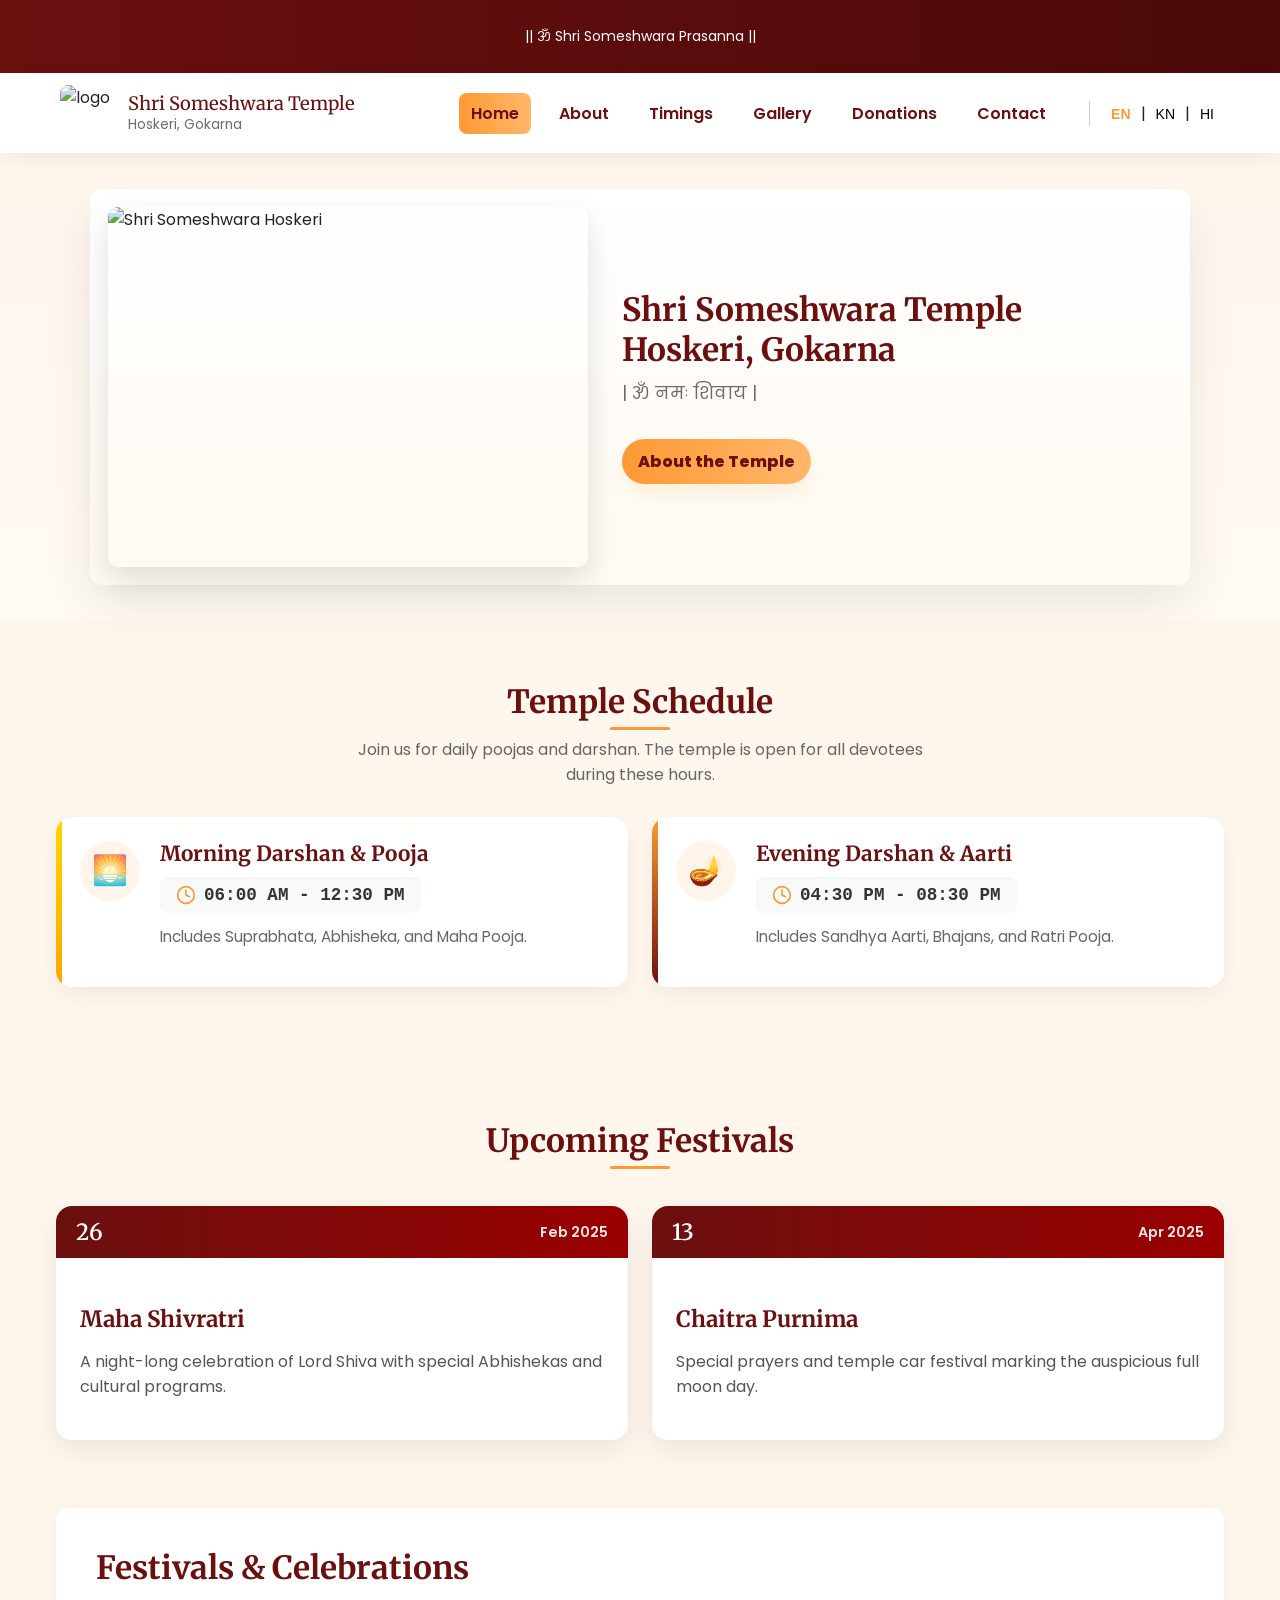
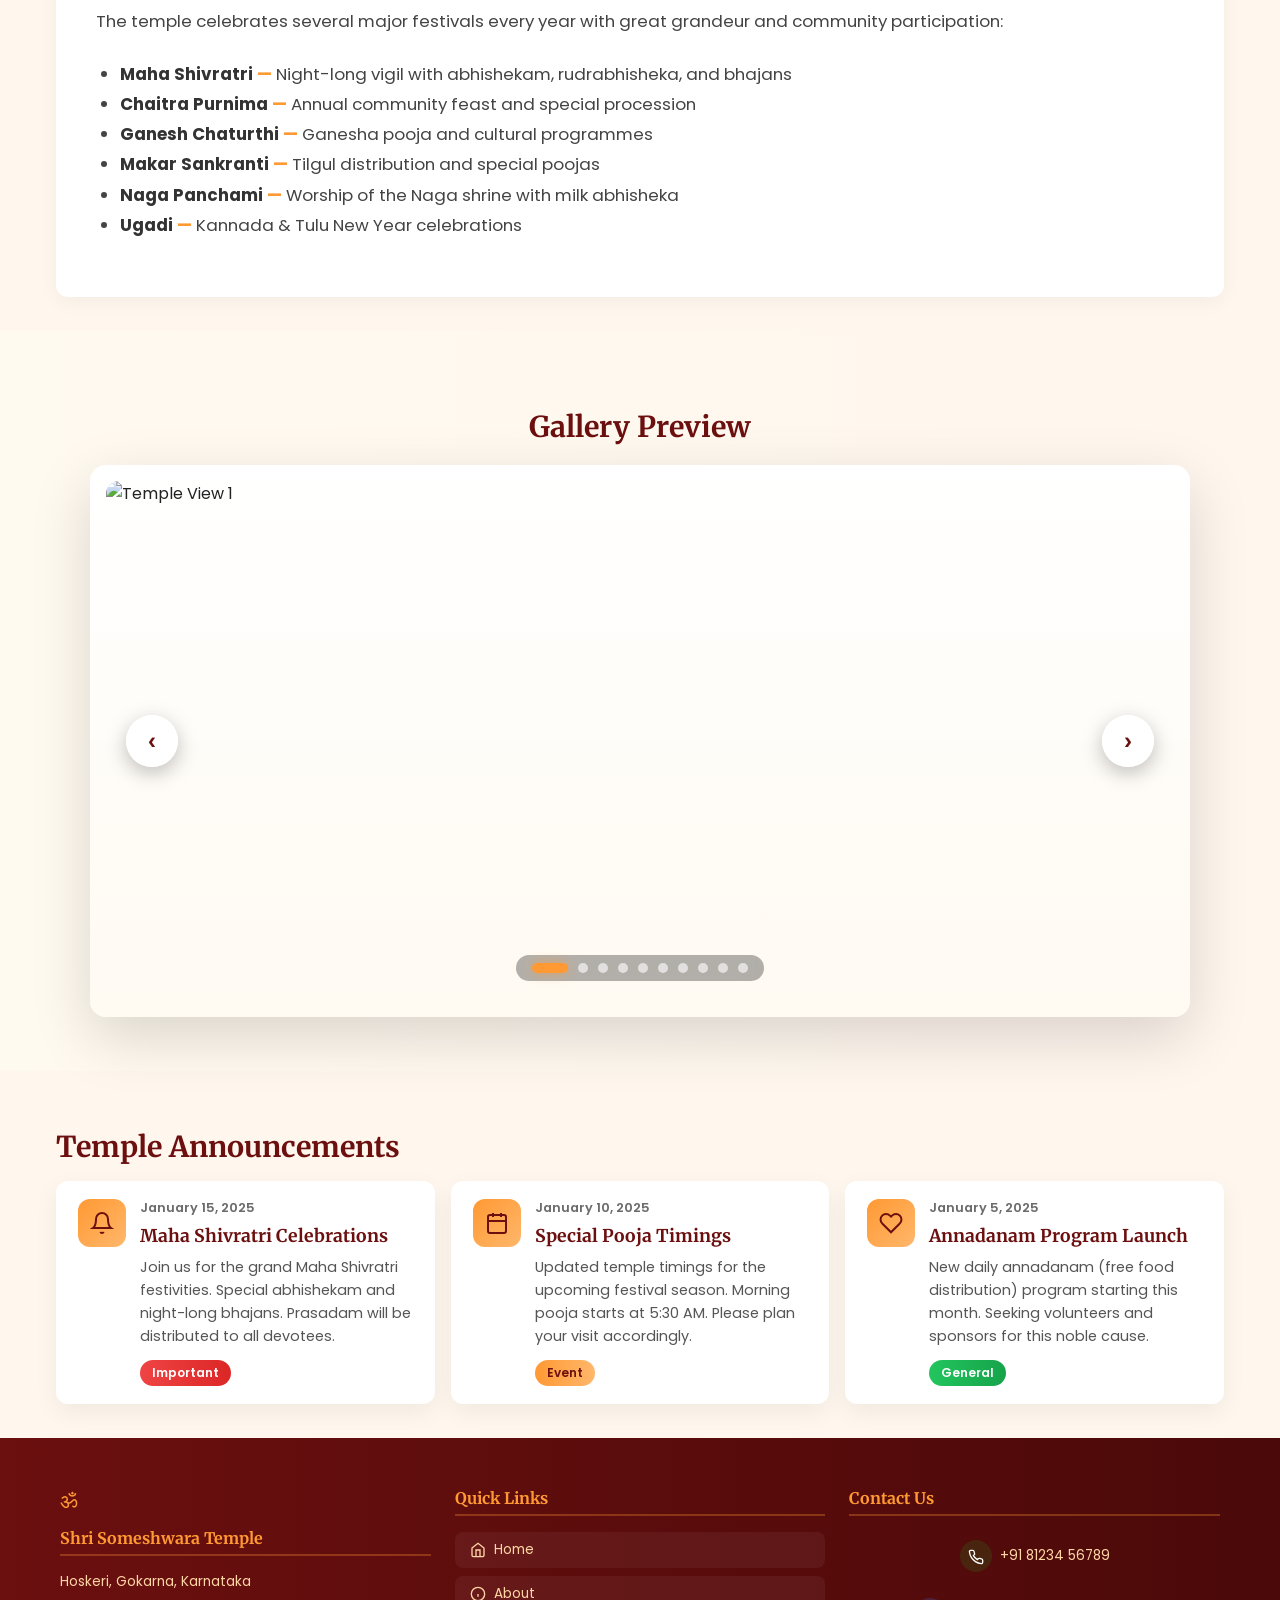
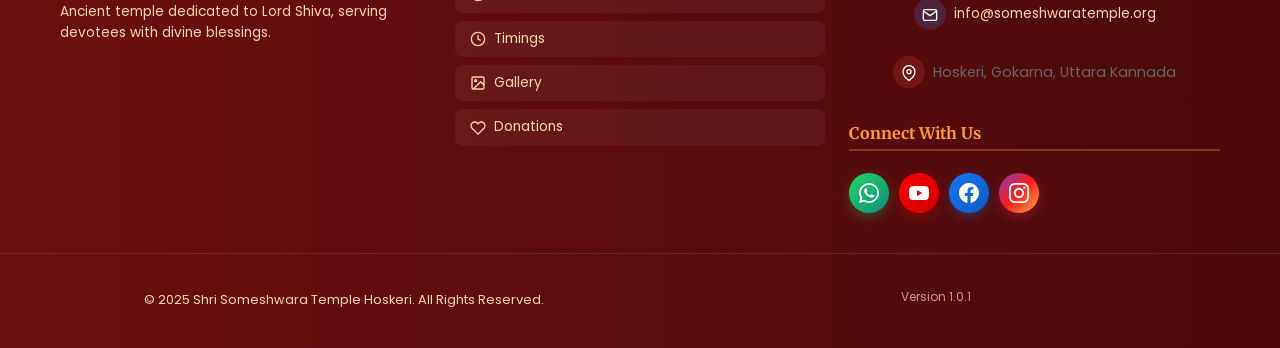
==== index.html @ 410180a9 "feat: modernize committee page with professional design and footer - Add responsive footer matching " ====
<!doctype html>
<html lang="en">

<head>
  <meta charset="utf-8">
  <meta name="viewport" content="width=device-width,initial-scale=1">
  <title>Shri Someshwara Temple Hoskeri</title>
  <link rel="stylesheet" href="assets/css/style.css">
  <link rel="stylesheet" href="assets/css/phase2.css">
</head>

<body>
  <div class="topbar">
    <div class="container"><span class="top-text" data-i18n="topbar_text"> || ॐ Shri Someshwara Prasanna ||</span></div>
  </div>
  <header class="navbar" role="banner">
    <div class="nav-inner container">
      <div class="brand">
        <img src="assets/images/main-god.jpg" alt="logo" loading="lazy">
        <div>
          <div class="title" data-i18n="brand_title">Shri Someshwara Temple</div>
          <div class="subtitle" data-i18n="brand_subtitle">Hoskeri, Gokarna</div>
        </div>
      </div>
      <nav class="navlinks" role="navigation" aria-label="Main">
        <a href="index.html" class="active" data-i18n="nav_home">Home</a>
        <a href="about.html" data-i18n="nav_about">About</a>
        <a href="timings.html" data-i18n="nav_timings">Timings</a>
        <a href="gallery.html" data-i18n="nav_gallery">Gallery</a>
        <a href="donations.html" data-i18n="nav_donations">Donations</a>
        <a href="contact.html" data-i18n="nav_contact">Contact</a>

        <div class="lang-switcher"
          style="display:inline-block; margin-left:15px; border-left:1px solid #ccc; padding-left:15px;">
          <button data-lang="en" class="lang-btn"
            style="background:none;border:none;cursor:pointer;font-size:14px;color:black;">EN</button> |
          <button data-lang="kn" class="lang-btn"
            style="background:none;border:none;cursor:pointer;font-size:14px;color:black;">KN</button> |
          <button data-lang="hi" class="lang-btn"
            style="background:none;border:none;cursor:pointer;font-size:14px;color:black;">HI</button>
        </div>
      </nav>
      <button class="hamburger" aria-label="Open menu">☰</button>
    </div>
  </header>
  <div class="mobile-overlay"></div>
  <aside class="mobile-panel" aria-hidden="true">
    <button class="close" aria-label="Close menu">✖</button>
    <nav>
      <a href="index.html" data-i18n="nav_home">Home</a>
      <a href="about.html" data-i18n="nav_about">About</a>
      <a href="timings.html" data-i18n="nav_timings">Timings</a>
      <a href="gallery.html" data-i18n="nav_gallery">Gallery</a>
      <a href="donations.html" data-i18n="nav_donations">Donations</a>
      <a href="contact.html" data-i18n="nav_contact">Contact</a>
    </nav>
  </aside>

  <main>
    <section class="hero" id="home">
      <div class="hero-card container">
        <div class="hero-media"><img src="assets/images/main-god.jpg" alt="Shri Someshwara Hoskeri" loading="lazy">
        </div>
        <div class="hero-content">
          <h1 data-i18n="hero_title">Shri Someshwara Temple Hoskeri, Gokarna</h1>
          <p class="mantra">| ॐ नमः शिवाय |</p>
          <a href="about.html" class="name-badge" data-i18n="hero_badge">About the Temple</a>
        </div>
      </div>
    </section>




    <!-- Temple Schedule Section -->
    <section class="section container" id="temple-schedule">
      <div class="section-header">
        <h2 data-i18n="schedule_title">Temple Schedule</h2>
        <p data-i18n="schedule_desc">Join us for daily poojas and darshan. The temple is open for all devotees during
          these hours.</p>
      </div>

      <div class="schedule-grid">
        <!-- Morning Schedule -->
        <div class="schedule-card morning">
          <div class="schedule-icon">🌅</div>
          <div class="schedule-details">
            <h3 data-i18n="sched_morning_title">Morning Darshan & Pooja</h3>
            <div class="time-block">
              <svg viewBox="0 0 24 24" width="20" height="20" fill="none" stroke="currentColor" stroke-width="2"
                stroke-linecap="round" stroke-linejoin="round">
                <circle cx="12" cy="12" r="10"></circle>
                <polyline points="12 6 12 12 16 14"></polyline>
              </svg>
              <span data-i18n="sched_morning_time">06:00 AM - 12:30 PM</span>
            </div>
            <p style="margin-top: 12px; color: #666; font-size: 0.95rem;" data-i18n="sched_morning_desc">Includes
              Suprabhata, Abhisheka, and Maha Pooja.</p>
          </div>
        </div>

        <!-- Evening Schedule -->
        <div class="schedule-card evening">
          <div class="schedule-icon">🪔</div>
          <div class="schedule-details">
            <h3 data-i18n="sched_evening_title">Evening Darshan & Aarti</h3>
            <div class="time-block">
              <svg viewBox="0 0 24 24" width="20" height="20" fill="none" stroke="currentColor" stroke-width="2"
                stroke-linecap="round" stroke-linejoin="round">
                <circle cx="12" cy="12" r="10"></circle>
                <polyline points="12 6 12 12 16 14"></polyline>
              </svg>
              <span data-i18n="sched_evening_time">04:30 PM - 08:30 PM</span>
            </div>
            <p style="margin-top: 12px; color: #666; font-size: 0.95rem;" data-i18n="sched_evening_desc">Includes
              Sandhya Aarti, Bhajans, and Ratri Pooja.</p>
          </div>
        </div>
      </div>
    </section>

    <!-- Section 2: Upcoming Festivals -->
    <section class="section container">
      <div class="section-header">
        <h2 data-i18n="festivals_title">Upcoming Festivals</h2>
      </div>
      <div class="festival-cards">
        <!-- Festival Card 1 -->
        <div class="festival-card">
          <div class="festival-date-ribbon">
            <span class="day">26</span>
            <span class="month-year" data-i18n="fest1_date">Feb 2025</span>
          </div>
          <div class="festival-details">
            <h3 data-i18n="fest1_name">Maha Shivratri</h3>
            <p data-i18n="fest1_desc">A night-long celebration of Lord Shiva with special Abhishekas and cultural
              programs.</p>
          </div>
        </div>
        <!-- Festival Card 2 -->
        <div class="festival-card">
          <div class="festival-date-ribbon">
            <span class="day">13</span>
            <span class="month-year" data-i18n="fest2_date">Apr 2025</span>
          </div>
          <div class="festival-details">
            <h3 data-i18n="fest2_name">Chaitra Purnima</h3>
            <p data-i18n="fest2_desc">Special prayers and temple car festival marking the auspicious full moon day.</p>
          </div>
        </div>
      </div>
    </section>



    <!-- Festivals & Celebrations Section -->
    <section class="section container">
      <div class="card"
        style="padding: 40px; background: #fff; border-radius: 12px; box-shadow: 0 4px 20px rgba(0,0,0,0.05);">
        <h2 style="color: var(--maroon); font-family: 'Merriweather', serif; font-size: 2rem; margin-bottom: 20px;"
          data-i18n="fest_celeb_title">Festivals & Celebrations</h2>
        <p style="color: #444; font-size: 1.05rem; margin-bottom: 24px;" data-i18n="fest_celeb_desc">The temple
          celebrates several major festivals every year with great grandeur and community participation:</p>

        <ul style="list-style-type: disc; padding-left: 24px; color: #444; font-size: 1.05rem; line-height: 1.8;">
          <li><strong style="color: #333;" data-i18n="fest_shivratri_title">Maha Shivratri</strong> <span
              style="color: var(--saffron); font-weight: bold;">—</span> <span
              data-i18n="fest_shivratri_desc">Night-long vigil with abhishekam, rudrabhisheka, and bhajans</span></li>
          <li><strong style="color: #333;" data-i18n="fest_chaitra_title">Chaitra Purnima</strong> <span
              style="color: var(--saffron); font-weight: bold;">—</span> <span data-i18n="fest_chaitra_desc">Annual
              community feast and special procession</span></li>
          <li><strong style="color: #333;" data-i18n="fest_ganesh_title">Ganesh Chaturthi</strong> <span
              style="color: var(--saffron); font-weight: bold;">—</span> <span data-i18n="fest_ganesh_desc">Ganesha
              pooja and cultural programmes</span></li>
          <li><strong style="color: #333;" data-i18n="fest_makar_title">Makar Sankranti</strong> <span
              style="color: var(--saffron); font-weight: bold;">—</span> <span data-i18n="fest_makar_desc">Tilgul
              distribution and special poojas</span></li>
          <li><strong style="color: #333;" data-i18n="fest_naga_title">Naga Panchami</strong> <span
              style="color: var(--saffron); font-weight: bold;">—</span> <span data-i18n="fest_naga_desc">Worship of the
              Naga shrine with milk abhisheka</span></li>
          <li><strong style="color: #333;" data-i18n="fest_ugadi_title">Ugadi</strong> <span
              style="color: var(--saffron); font-weight: bold;">—</span> <span data-i18n="fest_ugadi_desc">Kannada &
              Tulu New Year celebrations</span></li>
        </ul>
      </div>
    </section>

    <!-- Gallery Preview section  -->
    <section class="section pattern-section">
      <div class="container">
        <h2 data-i18n="gallery_preview_title">Gallery Preview</h2>
        <div class="gallery-slider-container">
          <div class="gallery-slider-inner">
            <div class="gallery-slider" id="gallerySlider">
              <!-- Slide 1 -->
              <div class="gallery-slide">
                <img src="assets/images/Etrance4.JPG" alt="Temple View 1" loading="lazy">
              </div>
              <!-- Slide 2 -->
              <div class="gallery-slide">
                <img src="assets/images/Etrance6.JPG" alt="Temple View 2" loading="lazy">
              </div>
              <!-- Slide 3 -->
              <div class="gallery-slide">
                <img src="assets/images/Etrance7.JPG" alt="Temple View 3" loading="lazy">
              </div>
              <!-- Slide 4 -->
              <div class="gallery-slide">
                <img src="assets/images/Outerview1.JPG" alt="Temple View 4" loading="lazy">
              </div>
              <!-- Slide 5 -->
              <div class="gallery-slide">
                <img src="assets/images/Outerview2.JPG" alt="Temple View 5" loading="lazy">
              </div>
              <!-- Slide 6 -->
              <div class="gallery-slide">
                <img src="assets/images/MainGodFarview nandi3.JPG" alt="Temple View 6" loading="lazy">
              </div>
              <!-- Slide 7 -->
              <div class="gallery-slide">
                <img src="assets/images/Godwithbhat1.JPG" alt="Temple View 7" loading="lazy">
              </div>
              <!-- Slide 8 -->
              <div class="gallery-slide">
                <img src="assets/images/Devotees2.JPG" alt="Temple View 8" loading="lazy">
              </div>
              <!-- Slide 9 -->
              <div class="gallery-slide">
                <img src="assets/images/GateFarview1.JPG" alt="Temple View 9" loading="lazy">
              </div>
              <!-- Slide 10 -->
              <div class="gallery-slide">
                <img src="assets/images/Outerfarview4.JPG" alt="Temple View 10" loading="lazy">
              </div>

            </div>

            <!-- Navigation Controls -->
            <div class="slider-controls">
              <button class="slider-btn" id="galleryPrev" aria-label="Previous">‹</button>
              <button class="slider-btn" id="galleryNext" aria-label="Next">›</button>
            </div>

            <!-- Dots Navigation -->
            <div class="slider-dots" id="galleryDots"></div>
          </div>
        </div>
      </div>
    </section>



    <!-- Dots Navigation -->
    <div class="slider-dots" id="galleryDots"></div>
    </div>
    </div>
    </section>

    <section class="section container">
      <h2 data-i18n="announcements_title">Temple Announcements</h2>
      <div class="announcements-grid">
        <!-- Announcement Card 1 -->
        <div class="announcement-card">
          <div class="announcement-icon">
            <svg width="24" height="24" viewBox="0 0 24 24" fill="none" stroke="currentColor" stroke-width="2">
              <path d="M18 8A6 6 0 0 0 6 8c0 7-3 9-3 9h18s-3-2-3-9"></path>
              <path d="M13.73 21a2 2 0 0 1-3.46 0"></path>
            </svg>
          </div>
          <div class="announcement-content">
            <div class="announcement-date" data-i18n="ann1_date">January 15, 2025</div>
            <h3 data-i18n="ann1_title">Maha Shivratri Celebrations</h3>
            <p data-i18n="ann1_desc">Join us for the grand Maha Shivratri festivities. Special abhishekam and night-long
              bhajans. Prasadam will be distributed to all devotees.</p>
            <span class="announcement-badge important" data-i18n="ann1_badge">Important</span>
          </div>
        </div>

        <!-- Announcement Card 2 -->
        <div class="announcement-card">
          <div class="announcement-icon">
            <svg width="24" height="24" viewBox="0 0 24 24" fill="none" stroke="currentColor" stroke-width="2">
              <rect x="3" y="4" width="18" height="18" rx="2" ry="2"></rect>
              <line x1="16" y1="2" x2="16" y2="6"></line>
              <line x1="8" y1="2" x2="8" y2="6"></line>
              <line x1="3" y1="10" x2="21" y2="10"></line>
            </svg>
          </div>
          <div class="announcement-content">
            <div class="announcement-date" data-i18n="ann2_date">January 10, 2025</div>
            <h3 data-i18n="ann2_title">Special Pooja Timings</h3>
            <p data-i18n="ann2_desc">Updated temple timings for the upcoming festival season. Morning pooja starts at
              5:30 AM. Please plan your visit accordingly.</p>
            <span class="announcement-badge event" data-i18n="ann2_badge">Event</span>
          </div>
        </div>

        <!-- Announcement Card 3 -->
        <div class="announcement-card">
          <div class="announcement-icon">
            <svg width="24" height="24" viewBox="0 0 24 24" fill="none" stroke="currentColor" stroke-width="2">
              <path
                d="M20.84 4.61a5.5 5.5 0 0 0-7.78 0L12 5.67l-1.06-1.06a5.5 5.5 0 0 0-7.78 7.78l1.06 1.06L12 21.23l7.78-7.78 1.06-1.06a5.5 5.5 0 0 0 0-7.78z">
              </path>
            </svg>
          </div>
          <div class="announcement-content">
            <div class="announcement-date" data-i18n="ann3_date">January 5, 2025</div>
            <h3 data-i18n="ann3_title">Annadanam Program Launch</h3>
            <p data-i18n="ann3_desc">New daily annadanam (free food distribution) program starting this month. Seeking
              volunteers and sponsors for this noble cause.</p>
            <span class="announcement-badge general" data-i18n="ann3_badge">General</span>
          </div>
        </div>
      </div>
    </section>



  </main>
  <footer class="site-footer" role="contentinfo">
    <div class="container">
      <!-- About Section -->
      <div class="footer-section">
        <div class="om-symbol">ॐ</div>
        <h3 data-i18n="footer_temple_name">Shri Someshwara Temple</h3>
        <p data-i18n="footer_location">Hoskeri, Gokarna, Karnataka</p>
        <p data-i18n="footer_desc">Ancient temple dedicated to Lord Shiva, serving devotees with divine blessings.</p>
      </div>

      <!-- Quick Links Section -->
      <div class="footer-section">
        <h3 data-i18n="footer_quick_links">Quick Links</h3>
        <div class="quick-links-list">
          <a href="index.html">
            <svg width="16" height="16" viewBox="0 0 24 24" fill="none" stroke="currentColor" stroke-width="2">
              <path d="M3 9l9-7 9 7v11a2 2 0 0 1-2 2H5a2 2 0 0 1-2-2z"></path>
              <polyline points="9 22 9 12 15 12 15 22"></polyline>
            </svg>
            Home
          </a>
          <a href="about.html">
            <svg width="16" height="16" viewBox="0 0 24 24" fill="none" stroke="currentColor" stroke-width="2">
              <circle cx="12" cy="12" r="10"></circle>
              <line x1="12" y1="16" x2="12" y2="12"></line>
              <line x1="12" y1="8" x2="12.01" y2="8"></line>
            </svg>
            About
          </a>
          <a href="timings.html">
            <svg width="16" height="16" viewBox="0 0 24 24" fill="none" stroke="currentColor" stroke-width="2">
              <circle cx="12" cy="12" r="10"></circle>
              <polyline points="12 6 12 12 16 14"></polyline>
            </svg>
            Timings
          </a>
          <a href="gallery.html">
            <svg width="16" height="16" viewBox="0 0 24 24" fill="none" stroke="currentColor" stroke-width="2">
              <rect x="3" y="3" width="18" height="18" rx="2" ry="2"></rect>
              <circle cx="8.5" cy="8.5" r="1.5"></circle>
              <polyline points="21 15 16 10 5 21"></polyline>
            </svg>
            Gallery
          </a>
          <a href="donations.html">
            <svg width="16" height="16" viewBox="0 0 24 24" fill="none" stroke="currentColor" stroke-width="2">
              <path
                d="M20.84 4.61a5.5 5.5 0 0 0-7.78 0L12 5.67l-1.06-1.06a5.5 5.5 0 0 0-7.78 7.78l1.06 1.06L12 21.23l7.78-7.78 1.06-1.06a5.5 5.5 0 0 0 0-7.78z">
              </path>
            </svg>
            Donations
          </a>
        </div>
      </div>

      <!-- Contact Section -->
      <div class="footer-section">
        <h3 data-i18n="footer_contact_us">Contact Us</h3>
        <a href="tel:+918123456789" class="contact-item">
          <div class="contact-icon phone">
            <svg width="16" height="16" viewBox="0 0 24 24" fill="none" stroke="white" stroke-width="2">
              <path
                d="M22 16.92v3a2 2 0 0 1-2.18 2 19.79 19.79 0 0 1-8.63-3.07 19.5 19.5 0 0 1-6-6 19.79 19.79 0 0 1-3.07-8.67A2 2 0 0 1 4.11 2h3a2 2 0 0 1 2 1.72 12.84 12.84 0 0 0 .7 2.81 2 2 0 0 1-.45 2.11L8.09 9.91a16 16 0 0 0 6 6l1.27-1.27a2 2 0 0 1 2.11-.45 12.84 12.84 0 0 0 2.81.7A2 2 0 0 1 22 16.92z">
              </path>
            </svg>
          </div>
          <span>+91 81234 56789</span>
        </a>

        <a href="mailto:info@someshwaratemple.org" class="contact-item">
          <div class="contact-icon email">
            <svg width="16" height="16" viewBox="0 0 24 24" fill="none" stroke="white" stroke-width="2">
              <path d="M4 4h16c1.1 0 2 .9 2 2v12c0 1.1-.9 2-2 2H4c-1.1 0-2-.9-2-2V6c0-1.1.9-2 2-2z"></path>
              <polyline points="22,6 12,13 2,6"></polyline>
            </svg>
          </div>
          <span>info@someshwaratemple.org</span>
        </a>

        <div class="contact-item">
          <div class="contact-icon location">
            <svg width="16" height="16" viewBox="0 0 24 24" fill="none" stroke="white" stroke-width="2">
              <path d="M21 10c0 7-9 13-9 13s-9-6-9-13a9 9 0 0 1 18 0z"></path>
              <circle cx="12" cy="10" r="3"></circle>
            </svg>
          </div>
          <span>Hoskeri, Gokarna, Uttara Kannada</span>
        </div>

        <!-- Social Media Links -->
        <h3 style="margin-top: 12px;" data-i18n="footer_connect">Connect With Us</h3>
        <div class="social-links">
          <a href="https://wa.me/918123456789" target="_blank" rel="noopener noreferrer" aria-label="WhatsApp"
            title="WhatsApp">
            <svg viewBox="0 0 24 24" width="20" height="20" fill="white">
              <path
                d="M17.472 14.382c-.297-.149-1.758-.867-2.03-.967-.273-.099-.471-.148-.67.15-.197.297-.767.966-.94 1.164-.173.199-.347.223-.644.075-.297-.15-1.255-.463-2.39-1.475-.883-.788-1.48-1.761-1.653-2.059-.173-.297-.018-.458.13-.606.134-.133.298-.347.446-.52.149-.174.198-.298.298-.497.099-.198.05-.371-.025-.52-.075-.149-.669-1.612-.916-2.207-.242-.579-.487-.5-.669-.51-.173-.008-.371-.01-.57-.01-.198 0-.52.074-.792.372-.272.297-1.04 1.016-1.04 2.479 0 1.462 1.065 2.875 1.213 3.074.149.198 2.096 3.2 5.077 4.487.709.306 1.262.489 1.694.625.712.227 1.36.195 1.871.118.571-.085 1.758-.719 2.006-1.413.248-.694.248-1.289.173-1.413-.074-.124-.272-.198-.57-.347m-5.421 7.403h-.004a9.87 9.87 0 01-5.031-1.378l-.361-.214-3.741.982.998-3.648-.235-.374a9.86 9.86 0 01-1.51-5.26c.001-5.45 4.436-9.884 9.888-9.884 2.64 0 5.122 1.03 6.988 2.898a9.825 9.825 0 012.893 6.994c-.003 5.45-4.437 9.884-9.885 9.884m8.413-18.297A11.815 11.815 0 0012.05 0C5.495 0 .16 5.335.157 11.892c0 2.096.547 4.142 1.588 5.945L.057 24l6.305-1.654a11.882 11.882 0 005.683 1.448h.005c6.554 0 11.89-5.335 11.893-11.893a11.821 11.821 0 00-3.48-8.413z" />
            </svg>
          </a>
          <a href="https://www.youtube.com/@yourtemple" target="_blank" rel="noopener noreferrer" aria-label="YouTube"
            title="YouTube">
            <svg viewBox="0 0 24 24" width="20" height="20" fill="white">
              <path
                d="M23.498 6.186a3.016 3.016 0 0 0-2.122-2.136C19.505 3.545 12 3.545 12 3.545s-7.505 0-9.377.505A3.017 3.017 0 0 0 .502 6.186C0 8.07 0 12 0 12s0 3.93.502 5.814a3.016 3.016 0 0 0 2.122 2.136c1.871.505 9.376.505 9.376.505s7.505 0 9.377-.505a3.015 3.015 0 0 0 2.122-2.136C24 15.93 24 12 24 12s0-3.93-.502-5.814zM9.545 15.568V8.432L15.818 12l-6.273 3.568z" />
            </svg>
          </a>
          <a href="https://www.facebook.com/yourtemple" target="_blank" rel="noopener noreferrer" aria-label="Facebook"
            title="Facebook">
            <svg viewBox="0 0 24 24" width="20" height="20" fill="white">
              <path
                d="M24 12.073c0-6.627-5.373-12-12-12s-12 5.373-12 12c0 5.99 4.388 10.954 10.125 11.854v-8.385H7.078v-3.47h3.047V9.43c0-3.007 1.792-4.669 4.533-4.669 1.312 0 2.686.235 2.686.235v2.953H15.83c-1.491 0-1.956.925-1.956 1.874v2.25h3.328l-.532 3.47h-2.796v8.385C19.612 23.027 24 18.062 24 12.073z" />
            </svg>
          </a>
          <a href="https://www.instagram.com/yourtemple" target="_blank" rel="noopener noreferrer"
            aria-label="Instagram" title="Instagram">
            <svg viewBox="0 0 24 24" width="20" height="20" fill="white">
              <path
                d="M12 0C8.74 0 8.333.015 7.053.072 5.775.132 4.905.333 4.14.63c-.789.306-1.459.717-2.126 1.384S.935 3.35.63 4.14C.333 4.905.131 5.775.072 7.053.012 8.333 0 8.74 0 12s.015 3.667.072 4.947c.06 1.277.261 2.148.558 2.913.306.788.717 1.459 1.384 2.126.667.666 1.336 1.079 2.126 1.384.766.296 1.636.499 2.913.558C8.333 23.988 8.74 24 12 24s3.667-.015 4.947-.072c1.277-.06 2.148-.262 2.913-.558.788-.306 1.459-.718 2.126-1.384.666-.667 1.079-1.335 1.384-2.126.296-.765.499-1.636.558-2.913.06-1.28.072-1.687.072-4.947s-.015-3.667-.072-4.947c-.06-1.277-.262-2.149-.558-2.913-.306-.789-.718-1.459-1.384-2.126C21.319 1.347 20.651.935 19.86.63c-.765-.297-1.636-.499-2.913-.558C15.667.012 15.26 0 12 0zm0 2.16c3.203 0 3.585.016 4.85.071 1.17.055 1.805.249 2.227.415.562.217.96.477 1.382.896.419.42.679.819.896 1.381.164.422.36 1.057.413 2.227.057 1.266.07 1.646.07 4.85s-.015 3.585-.074 4.85c-.061 1.17-.256 1.805-.421 2.227-.224.562-.479.96-.899 1.382-.419.419-.824.679-1.38.896-.42.164-1.065.36-2.235.413-1.274.057-1.649.07-4.859.07-3.211 0-3.586-.015-4.859-.074-1.171-.061-1.816-.256-2.236-.421-.569-.224-.96-.479-1.379-.899-.421-.419-.69-.824-.9-1.38-.165-.42-.359-1.065-.42-2.235-.045-1.26-.061-1.649-.061-4.844 0-3.196.016-3.586.061-4.861.061-1.17.255-1.814.42-2.234.21-.57.479-.96.9-1.381.419-.419.81-.689 1.379-.898.42-.166 1.051-.361 2.221-.421 1.275-.045 1.65-.06 4.859-.06l.045.03zm0 3.678c-3.405 0-6.162 2.76-6.162 6.162 0 3.405 2.76 6.162 6.162 6.162 3.405 0 6.162-2.76 6.162-6.162 0-3.405-2.76-6.162-6.162-6.162zM12 16c-2.21 0-4-1.79-4-4s1.79-4 4-4 4 1.79 4 4-1.79 4-4 4zm7.846-10.405c0 .795-.646 1.44-1.44 1.44-.795 0-1.44-.646-1.44-1.44 0-.794.646-1.439 1.44-1.439.793-.001 1.44.645 1.44 1.439z" />
            </svg>
          </a>
        </div>
      </div>
    </div>

    <!-- Bottom Bar -->
    <div class="footer-bottom">
      <div class="container">
        <p data-i18n="footer_copyright">© 2025 Shri Someshwara Temple Hoskeri. All Rights Reserved.</p>
        <small>Version 1.0.1</small>
      </div>
    </div>
  </footer>
  <script src="assets/js/main.js" defer></script>
  <script src="assets/js/language.js"></script>
</body>

</html>
---- assets/css/style.css ----
/**
 * Shri Someshwara Temple Hoskeri - Stylesheet
 * Version: 1.0
 * Description: Cultural-modern design with responsive layout
 */

/* ============================================
   FONTS & CSS VARIABLES
   ============================================ */
@import url('https://fonts.googleapis.com/css2?family=Merriweather:wght@700&family=Poppins:wght@300;400;600&display=swap');

:root {
  /* Color Palette */
  --maroon: #6b0f0f;
  --maroon-2: #4b0909;
  --saffron: #ff9933;
  --gold: #d4a017;
  --bg: #fff6ee;
  --card: #fff;
  --muted: #6b6b6b;

  /* Layout */
  --max-w: 1200px;

  /* Animation */
  --ease: 300ms cubic-bezier(.2, .9, .2, 1);
}

/* ============================================
   BASE STYLES
   ============================================ */
* {
  box-sizing: border-box;
}

html,
body {
  margin: 0;
  padding: 0;
  font-family: 'Poppins', sans-serif;
  background: var(--bg);
  color: #222;
  -webkit-font-smoothing: antialiased;
  height: 100%;
}

body {
  display: flex;
  flex-direction: column;
  min-height: 100vh;
}

img {
  max-width: 100%;
  height: auto;
  display: block;
}

main {
  flex: 1 0 auto;
}

.container {
  max-width: var(--max-w);
  margin: 0 auto;
  padding: 20px;
}

/* ============================================
   TOPBAR
   ============================================ */
.topbar {
  background: linear-gradient(90deg, var(--maroon), var(--maroon-2));
  color: #fff;
  padding: 6px 0;
}

.topbar .container {
  display: flex;
  align-items: center;
  justify-content: center;
  gap: 10px;
}

.om {
  font-family: 'Merriweather', serif;
  font-size: 20px;
}

.top-text {
  font-size: 14px;
}

/* ============================================
   NAVIGATION BAR
   ============================================ */
.navbar {
  position: sticky;
  top: 0;
  background: rgba(255, 255, 255, 0.98);
  backdrop-filter: blur(4px);
  box-shadow: 0 6px 18px rgba(0, 0, 0, 0.06);
  z-index: 999;
}

.nav-inner {
  display: flex;
  align-items: center;
  justify-content: space-between;
  gap: 12px;
  padding: 12px 20px;
  max-width: var(--max-w);
  margin: 0 auto;
}

/* Brand Section */
.brand {
  display: flex;
  align-items: center;
  gap: 12px;
}

.brand img {
  width: 56px;
  height: 56px;
  border-radius: 8px;
  object-fit: cover;
}

.brand .title {
  font-family: 'Merriweather', serif;
  font-size: 1.15rem;
  color: var(--maroon);
}

.brand .subtitle {
  font-size: 0.85rem;
  color: var(--muted);
}

/* Desktop Navigation Links */
.navlinks {
  display: flex;
  gap: 16px;
  align-items: center;
}

.navlinks a {
  padding: 8px 12px;
  border-radius: 8px;
  color: var(--maroon);
  text-decoration: none;
  font-weight: 600;
  transition: all var(--ease);
}

.navlinks a:hover,
.navlinks a.active {
  background: linear-gradient(90deg, var(--saffron), #ffb76b);
  color: var(--maroon);
}

/* Hamburger Menu Button */
.hamburger {
  display: none;
  background: none;
  border: 0;
  font-size: 26px;
  cursor: pointer;
  padding: 8px;
  border-radius: 8px;
}

.hamburger:focus {
  outline: 3px solid rgba(212, 160, 23, 0.18);
}

/* ============================================
   MOBILE NAVIGATION PANEL
   ============================================ */
.mobile-panel {
  position: fixed;
  top: 0;
  right: -100%;
  width: 80%;
  max-width: 360px;
  height: 100vh;
  background: linear-gradient(180deg, var(--maroon), var(--maroon-2));
  color: #fff;
  z-index: 2000;
  transition: right var(--ease);
  padding: 20px;
  display: flex;
  flex-direction: column;
}

.mobile-panel.open {
  right: 0;
}

.mobile-panel .close {
  align-self: flex-end;
  background: none;
  border: 0;
  color: #fff;
  font-size: 24px;
  cursor: pointer;
  padding: 4px 8px;
}

.mobile-panel nav {
  display: flex;
  flex-direction: column;
  gap: 12px;
  margin-top: 12px;
}

.mobile-panel a {
  color: #fff;
  text-decoration: none;
  font-size: 18px;
  padding: 12px;
  border-radius: 8px;
  background: rgba(255, 255, 255, 0.02);
  transition: background var(--ease);
}

.mobile-panel a:hover {
  background: rgba(255, 255, 255, 0.1);
}

/* Mobile Overlay */
.mobile-overlay {
  position: fixed;
  inset: 0;
  background: rgba(0, 0, 0, 0.45);
  z-index: 1999;
  opacity: 0;
  pointer-events: none;
  transition: opacity var(--ease);
}

.mobile-overlay.show {
  opacity: 1;
  pointer-events: auto;
}

/* ============================================
   HERO SECTION
   ============================================ */
.hero {
  padding: 36px 16px;
  background: linear-gradient(180deg, #fff6ee, #fffaf2);
}

.hero-card {
  max-width: 1100px;
  margin: 0 auto;
  background: linear-gradient(180deg, rgba(255, 255, 255, 0.98), #fffaf2);
  border-radius: 12px;
  box-shadow: 0 20px 48px rgba(0, 0, 0, 0.08);
  display: flex;
  gap: 18px;
  align-items: center;
  padding: 18px;
}

.hero-media {
  flex: 0 0 480px;
}

.hero-media img {
  width: 100%;
  height: 360px;
  object-fit: cover;
  border-radius: 10px;
  box-shadow: 0 12px 30px rgba(0, 0, 0, 0.12);
  animation: fadeInUp 600ms var(--ease) both;
}

.hero-content {
  flex: 1;
  padding: 12px 16px;
}

.hero-content h1 {
  font-family: 'Merriweather', serif;
  color: var(--maroon);
  font-size: 2rem;
  margin: 0;
}

.hero-content .mantra {
  font-size: 1.1rem;
  color: var(--muted);
  margin-top: 10px;
}

.name-badge {
  display: inline-block;
  margin-top: 16px;
  background: linear-gradient(90deg, var(--saffron), #ffb76b);
  padding: 10px 16px;
  border-radius: 999px;
  color: var(--maroon);
  font-weight: 800;
  box-shadow: 0 10px 20px rgba(212, 160, 23, 0.12);
  cursor: pointer;
  text-decoration: none;
  transition: transform 200ms;
}

.name-badge:hover {
  transform: translateY(-2px);
}

/* ============================================
   ANNOUNCEMENTS
   ============================================ */
.announcements-grid {
  display: grid;
  grid-template-columns: repeat(auto-fit, minmax(300px, 1fr));
  gap: 16px;
  margin-top: 16px;
}

.announcement-card {
  background: var(--card);
  border-radius: 12px;
  padding: 18px;
  box-shadow: 0 8px 24px rgba(0, 0, 0, 0.06);
  display: flex;
  gap: 14px;
  transition: all 250ms;
  border-left: 4px solid transparent;
}

.announcement-card:hover {
  transform: translateY(-4px);
  box-shadow: 0 12px 32px rgba(0, 0, 0, 0.12);
  border-left-color: var(--saffron);
}

.announcement-icon {
  flex-shrink: 0;
  width: 48px;
  height: 48px;
  border-radius: 12px;
  background: linear-gradient(135deg, var(--saffron), #ffb76b);
  display: flex;
  align-items: center;
  justify-content: center;
  color: var(--maroon);
}

.announcement-content {
  flex: 1;
  display: flex;
  flex-direction: column;
  gap: 8px;
}

.announcement-date {
  font-size: 0.8rem;
  color: var(--muted);
  font-weight: 600;
}

.announcement-content h3 {
  font-family: 'Merriweather', serif;
  font-size: 1.1rem;
  color: var(--maroon);
  margin: 0;
  line-height: 1.3;
}

.announcement-content p {
  font-size: 0.9rem;
  color: #555;
  line-height: 1.6;
  margin: 0;
}

.announcement-badge {
  display: inline-block;
  padding: 4px 12px;
  border-radius: 20px;
  font-size: 0.75rem;
  font-weight: 600;
  align-self: flex-start;
  margin-top: 4px;
}

.announcement-badge.important {
  background: linear-gradient(90deg, #ef4444, #dc2626);
  color: #fff;
}

.announcement-badge.event {
  background: linear-gradient(90deg, var(--saffron), #ffb76b);
  color: var(--maroon);
}

.announcement-badge.general {
  background: linear-gradient(90deg, #22c55e, #16a34a);
  color: #fff;
}

/* ============================================
   SECTIONS
   ============================================ */
.section {
  padding: 34px 16px;
}

.section .container {
  display: flex;
  gap: 20px;
  flex-wrap: wrap;
}

.section h2 {
  font-family: 'Merriweather', serif;
  color: var(--maroon);
  font-size: 1.8rem;
  margin-bottom: 12px;
}

/* Pattern Section (Gallery Preview) */
.pattern-section {
  background: linear-gradient(90deg, #fffaf0, #fff6ee);
}

/* ============================================
   CARDS
   ============================================ */
.card {
  background: var(--card);
  padding: 18px;
  border-radius: 12px;
  box-shadow: 0 12px 30px rgba(0, 0, 0, 0.06);
  flex: 1;
  min-width: 260px;
}

.card h2 {
  margin-top: 0;
}

.card p {
  line-height: 1.6;
  margin: 10px 0;
}

/* ============================================
   ABOUT SECTION
   ============================================ */
.about-section {
  background: linear-gradient(90deg, #fffaf0, #fff6ee);
  padding: 44px 16px;
}

.about-section h2 {
  font-family: 'Merriweather', serif;
  color: var(--maroon);
  font-size: 1.8rem;
  margin-bottom: 12px;
}

.about-section p {
  color: var(--muted);
  line-height: 1.8;
}

/* ============================================
   TIMINGS TABLE
   ============================================ */
.timings-table {
  width: 100%;
  border-collapse: collapse;
  margin-top: 12px;
}

.timings-table th,
.timings-table td {
  padding: 12px 10px;
  border-bottom: 1px solid #f0e6df;
  text-align: left;
}

.timings-table th {
  font-weight: 600;
  color: var(--maroon);
}

.timings-note {
  margin-top: 12px;
  color: var(--muted);
  font-weight: 600;
  font-size: 0.9rem;
}

/* ============================================
   GALLERY SLIDER
   ============================================ */
.pattern-section .container {
  display: block;
}

.pattern-section h2 {
  text-align: center;
  margin-bottom: 20px;
}

.gallery-slider-container {
  position: relative;
  max-width: 1100px;
  margin: 0 auto;
  overflow: hidden;
  border-radius: 16px;
  box-shadow: 0 20px 60px rgba(0, 0, 0, 0.15);
  background: linear-gradient(180deg, rgba(255, 255, 255, 0.98), #fffaf2);
  padding: 16px;
}

.gallery-slider-inner {
  position: relative;
  overflow: hidden;
  border-radius: 12px;
}

.gallery-slider {
  display: flex;
  transition: transform 500ms cubic-bezier(0.4, 0, 0.2, 1);
}

.gallery-slide {
  min-width: 100%;
  position: relative;
}

.gallery-slide img {
  width: 100%;
  height: 520px;
  object-fit: cover;
  border-radius: 12px;
  display: block;
}

.gallery-slide video {
  width: 100%;
  height: 520px;
  object-fit: cover;
  border-radius: 12px;
  display: block;
}

.gallery-slider-inner .slider-controls {
  position: absolute;
  top: 50%;
  left: 0;
  right: 0;
  transform: translateY(-50%);
  display: flex;
  justify-content: space-between;
  padding: 0 20px;
  pointer-events: none;
  z-index: 10;
}

.gallery-slider-inner .slider-btn {
  pointer-events: auto;
  width: 52px;
  height: 52px;
  border-radius: 50%;
  background: rgba(255, 255, 255, 0.95);
  border: none;
  cursor: pointer;
  display: flex;
  align-items: center;
  justify-content: center;
  box-shadow: 0 6px 20px rgba(0, 0, 0, 0.25);
  transition: all 250ms cubic-bezier(0.4, 0, 0.2, 1);
  color: var(--maroon);
  font-size: 24px;
  font-weight: bold;
  backdrop-filter: blur(8px);
}

.gallery-slider-inner .slider-btn:hover {
  background: var(--saffron);
  transform: scale(1.15);
  box-shadow: 0 8px 28px rgba(212, 160, 23, 0.45);
}

.gallery-slider-inner .slider-btn:active {
  transform: scale(0.95);
}

.gallery-slider-inner .slider-dots {
  position: absolute;
  bottom: 20px;
  left: 50%;
  transform: translateX(-50%);
  display: flex;
  gap: 10px;
  z-index: 10;
  background: rgba(0, 0, 0, 0.3);
  padding: 8px 16px;
  border-radius: 20px;
  backdrop-filter: blur(8px);
}

.gallery-slider-inner .slider-dot {
  width: 10px;
  height: 10px;
  border-radius: 50%;
  background: rgba(255, 255, 255, 0.6);
  border: none;
  cursor: pointer;
  transition: all 250ms cubic-bezier(0.4, 0, 0.2, 1);
  padding: 0;
}

.gallery-slider-inner .slider-dot:hover {
  background: rgba(255, 255, 255, 0.9);
}

.gallery-slider-inner .slider-dot.active {
  background: var(--saffron);
  width: 36px;
  border-radius: 5px;
  box-shadow: 0 0 12px rgba(255, 153, 51, 0.6);
}

/* ============================================
   COMMITTEE SLIDER
   ============================================ */
.committee-slider-container {
  position: relative;
  max-width: 1000px;
  margin: 0 auto;
  overflow: hidden;
  padding: 20px 0;
}

.committee-slider-wrapper {
  overflow: hidden;
  padding: 0 60px;
}

.committee-slider {
  display: flex;
  gap: 16px;
  transition: transform 500ms cubic-bezier(0.4, 0, 0.2, 1);
}

.committee-slide {
  min-width: calc(33.333% - 11px);
  flex-shrink: 0;
}

.committee-member-card {
  background: var(--card);
  border-radius: 16px;
  padding: 20px;
  box-shadow: 0 8px 24px rgba(0, 0, 0, 0.08);
  transition: all 300ms cubic-bezier(0.4, 0, 0.2, 1);
  text-align: center;
  border: 2px solid transparent;
}

.committee-member-card:hover {
  transform: translateY(-8px) scale(1.02);
  box-shadow: 0 16px 40px rgba(0, 0, 0, 0.15);
  border-color: var(--saffron);
}

.committee-member-card img {
  width: 100px;
  height: 100px;
  border-radius: 50%;
  object-fit: cover;
  margin: 0 auto 12px;
  border: 4px solid var(--saffron);
  box-shadow: 0 4px 12px rgba(212, 160, 23, 0.3);
}

.committee-member-card strong {
  display: block;
  font-family: 'Merriweather', serif;
  font-size: 1.1rem;
  color: var(--maroon);
  margin-bottom: 4px;
}

.committee-member-card .role {
  font-size: 0.9rem;
  color: var(--muted);
  font-weight: 500;
}

.committee-slider-controls {
  position: absolute;
  top: 50%;
  left: 0;
  right: 0;
  transform: translateY(-50%);
  display: flex;
  justify-content: space-between;
  pointer-events: none;
}

.committee-slider-btn {
  pointer-events: auto;
  width: 44px;
  height: 44px;
  border-radius: 50%;
  background: linear-gradient(135deg, var(--saffron), #ffb76b);
  border: none;
  cursor: pointer;
  display: flex;
  align-items: center;
  justify-content: center;
  box-shadow: 0 4px 16px rgba(212, 160, 23, 0.3);
  transition: all 250ms;
  color: var(--maroon);
  font-size: 18px;
  font-weight: bold;
}

.committee-slider-btn:hover {
  transform: scale(1.15);
  box-shadow: 0 6px 24px rgba(212, 160, 23, 0.5);
}

.committee-slider-btn:active {
  transform: scale(0.95);
}

/* ============================================
   CREATIVE REDESIGNED GALLERY
   ============================================ */
/* Gallery Hero */
.gallery-hero {
  position: relative;
  height: 35vh;
  min-height: 260px;
  background: url('../images/Outerview1.JPG') center/cover no-repeat;
  display: flex;
  align-items: center;
  justify-content: center;
  text-align: center;
  color: #fff;
  margin-top: -80px;
  /* Offset for header */
  padding-top: 80px;
}

.gallery-hero-overlay {
  position: absolute;
  top: 0;
  left: 0;
  width: 100%;
  height: 100%;
  background: linear-gradient(to bottom, rgba(16, 2, 2, 0.7), rgba(42, 6, 6, 0.8));
}

.gallery-hero-content {
  position: relative;
  z-index: 2;
  max-width: 800px;
  padding: 0 20px;
}

.gallery-hero-tag {
  display: inline-block;
  font-size: 3rem;
  color: var(--saffron);
  margin-bottom: 0;
  line-height: 1;
  animation: pulse 2s infinite;
}

.gallery-hero h1 {
  font-family: 'Merriweather', serif;
  font-size: 3rem;
  font-weight: 700;
  margin: 0 0 8px 0;
  line-height: 1.2;
  text-shadow: 2px 2px 4px rgba(0, 0, 0, 0.5);
}

.gallery-hero p {
  font-size: 1.1rem;
  opacity: 0.95;
  margin: 0;
  line-height: 1.4;
}

/* Filter Bar */
.gallery-filter-bar {
  background: #fff;
  padding: 20px 0;
  box-shadow: 0 4px 15px rgba(0, 0, 0, 0.05);
  position: sticky;
  top: 80px;
  /* Adjust based on your header height */
  z-index: 100;
}

.gallery-filters {
  display: flex;
  justify-content: center;
  gap: 15px;
  flex-wrap: wrap;
}

.filter-btn {
  padding: 10px 30px;
  border: 2px solid var(--saffron);
  background: transparent;
  color: var(--maroon);
  border-radius: 999px;
  cursor: pointer;
  font-weight: 600;
  font-family: 'Poppins', sans-serif;
  transition: all 0.3s cubic-bezier(0.4, 0, 0.2, 1);
}

.filter-btn:hover,
.filter-btn.active {
  background: var(--saffron);
  color: var(--maroon);
  box-shadow: 0 5px 15px rgba(212, 160, 23, 0.4);
  transform: translateY(-2px);
}

/* Categories */
.gallery-category {
  padding: 60px 0;
}

.gallery-category.alt-bg {
  background-color: #faf5eb;
  /* Very light saffron/cream tint */
}

.category-header {
  display: flex;
  align-items: center;
  gap: 20px;
  margin-bottom: 40px;
}

.category-icon {
  font-size: 3rem;
  background: var(--maroon);
  width: 70px;
  height: 70px;
  display: flex;
  align-items: center;
  justify-content: center;
  border-radius: 50%;
  box-shadow: 0 10px 20px rgba(107, 15, 15, 0.2);
}

.category-header h3 {
  font-family: 'Merriweather', serif;
  color: var(--maroon);
  font-size: 2rem;
  margin: 0 0 5px 0;
}

.category-header p {
  color: #666;
  margin: 0;
  font-size: 1.1rem;
}

/* Creative Grid */
.gallery-grid-creative {
  display: grid;
  grid-template-columns: repeat(4, 1fr);
  grid-auto-rows: 250px;
  gap: 20px;
}

.grid-item {
  position: relative;
  border-radius: 12px;
  overflow: hidden;
  box-shadow: 0 5px 15px rgba(0, 0, 0, 0.1);
  cursor: pointer;
  transition: transform 0.4s cubic-bezier(0.175, 0.885, 0.32, 1.275), box-shadow 0.4s ease;
}

/* Grid Layout Variations */
.grid-item.featured {
  grid-column: span 2;
  grid-row: span 2;
}

.grid-item.wide {
  grid-column: span 2;
  grid-row: span 1;
}

.grid-item.tall {
  grid-column: span 1;
  grid-row: span 2;
}

@media (max-width: 992px) {
  .gallery-grid-creative {
    grid-template-columns: repeat(3, 1fr);
    grid-auto-rows: 200px;
  }
}

@media (max-width: 768px) {
  .gallery-grid-creative {
    grid-template-columns: repeat(2, 1fr);
    grid-auto-rows: 200px;
  }

  .grid-item.featured {
    grid-column: span 2;
    grid-row: span 2;
  }

  .grid-item.wide {
    grid-column: span 2;
    grid-row: span 1;
  }

  .category-header {
    flex-direction: column;
    text-align: center;
  }
}

@media (max-width: 480px) {
  .gallery-grid-creative {
    grid-template-columns: 1fr;
    grid-auto-rows: 250px;
  }

  .grid-item.featured,
  .grid-item.wide,
  .grid-item.tall {
    grid-column: span 1;
    grid-row: span 1;
  }
}

.grid-item img {
  width: 100%;
  height: 100%;
  object-fit: cover;
  display: block;
  transition: transform 0.6s cubic-bezier(0.2, 0.8, 0.2, 1);
}

.grid-item:hover {
  transform: translateY(-5px);
  box-shadow: 0 15px 35px rgba(0, 0, 0, 0.2);
  z-index: 10;
}

.grid-item:hover img {
  transform: scale(1.1);
}

.gallery-overlay {
  position: absolute;
  top: 0;
  left: 0;
  width: 100%;
  height: 100%;
  background: linear-gradient(to top, rgba(107, 15, 15, 0.8) 0%, rgba(107, 15, 15, 0.2) 50%, transparent 100%);
  display: flex;
  align-items: center;
  justify-content: center;
  opacity: 0;
  transition: opacity 0.3s ease;
}

.grid-item:hover .gallery-overlay {
  opacity: 1;
}

.zoom-icon {
  font-size: 2.5rem;
  color: #fff;
  transform: scale(0.5) translateY(20px);
  transition: transform 0.4s cubic-bezier(0.175, 0.885, 0.32, 1.275);
  text-shadow: 0 2px 10px rgba(0, 0, 0, 0.3);
}

.grid-item:hover .zoom-icon {
  transform: scale(1) translateY(0);
}

.grid-label {
  position: absolute;
  bottom: 0;
  left: 0;
  width: 100%;
  padding: 20px;
  background: linear-gradient(to top, rgba(0, 0, 0, 0.8), transparent);
  color: #fff;
  font-family: 'Merriweather', serif;
  font-size: 1.1rem;
  font-weight: 600;
  transform: translateY(10px);
  opacity: 0;
  transition: all 0.3s ease;
}

.grid-item:hover .grid-label {
  transform: translateY(0);
  opacity: 1;
}

/* Video Showcase */
.video-showcase {
  display: grid;
  grid-template-columns: repeat(auto-fit, minmax(400px, 1fr));
  gap: 30px;
}

@media (max-width: 768px) {
  .video-showcase {
    grid-template-columns: 1fr;
  }
}

.video-card-new {
  background: #fff;
  border-radius: 16px;
  overflow: hidden;
  box-shadow: 0 10px 30px rgba(0, 0, 0, 0.08);
  transition: transform 0.3s ease;
}

.video-card-new:hover {
  transform: translateY(-8px);
}

.video-wrapper {
  position: relative;
  padding-bottom: 56.25%;
  /* 16:9 Aspect Ratio */
  height: 0;
  overflow: hidden;
}

.video-wrapper iframe {
  position: absolute;
  top: 0;
  left: 0;
  width: 100%;
  height: 100%;
  border: none;
}

.video-info {
  padding: 25px;
  text-align: center;
}

.video-info h3 {
  margin: 0 0 10px 0;
  font-size: 1.3rem;
  color: var(--maroon);
  font-family: 'Merriweather', serif;
}

.video-info p {
  margin: 0;
  color: #666;
}

/* Enhanced Lightbox */
.lightbox {
  position: fixed;
  top: 0;
  left: 0;
  width: 100%;
  height: 100%;
  z-index: 100000;
  display: none;
  justify-content: center;
  align-items: center;
  opacity: 0;
  transition: opacity 0.4s ease;
}

.lightbox.active {
  display: flex;
  opacity: 1;
}

.lightbox-overlay {
  position: absolute;
  top: 0;
  left: 0;
  width: 100%;
  height: 100%;
  background: rgba(10, 10, 10, 0.95);
  backdrop-filter: blur(8px);
}

.lightbox-content {
  position: relative;
  max-width: 90%;
  max-height: 85vh;
  display: flex;
  flex-direction: column;
  align-items: center;
  z-index: 100002;
}

.lightbox-content img {
  max-width: 100%;
  max-height: 80vh;
  border-radius: 4px;
  box-shadow: 0 20px 60px rgba(0, 0, 0, 0.5);
  object-fit: contain;
  transition: opacity 0.3s ease;
}

.lightbox-caption {
  color: #fff;
  margin-top: 15px;
  font-size: 1.2rem;
  font-family: 'Merriweather', serif;
  text-shadow: 0 2px 4px rgba(0, 0, 0, 0.8);
}

.lightbox-counter {
  position: absolute;
  bottom: 20px;
  left: 50%;
  transform: translateX(-50%);
  color: rgba(255, 255, 255, 0.6);
  font-family: 'Poppins', sans-serif;
  font-size: 0.9rem;
  z-index: 100002;
  letter-spacing: 2px;
}

.lightbox-close {
  position: absolute;
  top: 20px;
  right: 30px;
  color: #fff;
  font-size: 3rem;
  line-height: 1;
  font-weight: 300;
  cursor: pointer;
  z-index: 100003;
  transition: color 0.3s ease, transform 0.3s ease;
}

.lightbox-close:hover {
  color: var(--saffron);
  transform: rotate(90deg);
}

.lightbox-nav {
  position: absolute;
  top: 50%;
  transform: translateY(-50%);
  background: rgba(255, 255, 255, 0.05);
  border: 1px solid rgba(255, 255, 255, 0.1);
  color: #fff;
  font-size: 2rem;
  width: 60px;
  height: 60px;
  display: flex;
  align-items: center;
  justify-content: center;
  cursor: pointer;
  z-index: 100003;
  border-radius: 50%;
  transition: all 0.3s ease;
}

.lightbox-nav:hover {
  background: var(--saffron);
  color: var(--maroon);
  border-color: var(--saffron);
  transform: translateY(-50%) scale(1.1);
}

.lightbox-nav.prev {
  left: 40px;
}

.lightbox-nav.next {
  right: 40px;
}

@media (max-width: 768px) {
  .lightbox-nav {
    width: 40px;
    height: 40px;
    font-size: 1.2rem;
  }

  .lightbox-nav.prev {
    left: 10px;
  }

  .lightbox-nav.next {
    right: 10px;
  }

  .lightbox-content {
    max-width: 95%;
  }
}

/* ============================================
   COMMITTEE
   ============================================ */
.committee-preview {
  display: flex;
  gap: 12px;
  align-items: center;
  flex-wrap: wrap;
}

.member-card {
  display: flex;
  gap: 12px;
  align-items: center;
  background: #fff;
  border-radius: 10px;
  padding: 10px;
  box-shadow: 0 8px 20px rgba(0, 0, 0, 0.04);
  min-width: 220px;
  transition: transform 200ms;
}

.member-card:hover {
  transform: translateY(-2px);
}

.member-card img {
  width: 64px;
  height: 64px;
  border-radius: 8px;
  object-fit: cover;
}

.member-card strong {
  display: block;
  color: var(--maroon);
}

/* ============================================
   CONTACT
   ============================================ */
.contact-phones {
  display: flex;
  flex-direction: column;
  gap: 8px;
  margin-top: 8px;
}

.phone {
  display: flex;
  gap: 8px;
  align-items: center;
}

/* ============================================
   BUTTONS
   ============================================ */
.btn {
  display: inline-block;
  background: linear-gradient(90deg, var(--saffron), #ffb76b);
  padding: 10px 20px;
  border-radius: 8px;
  color: var(--maroon);
  font-weight: 600;
  text-decoration: none;
  transition: transform 200ms;
  box-shadow: 0 4px 12px rgba(212, 160, 23, 0.15);
}

.btn:hover {
  transform: translateY(-2px);
}

/* ============================================
   FOOTER
   ============================================ */
.site-footer {
  background: linear-gradient(90deg, var(--maroon), var(--maroon-2));
  color: #fff;
  padding: 30px 0 16px 0;
  flex-shrink: 0;
  margin-top: auto;
}

.site-footer .container {
  display: grid;
  grid-template-columns: repeat(auto-fit, minmax(220px, 1fr));
  gap: 24px;
  padding: 20px;
}

.footer-section {
  display: flex;
  flex-direction: column;
  gap: 10px;
}

.footer-section h3 {
  font-family: 'Merriweather', serif;
  font-size: 1rem;
  margin: 0 0 6px 0;
  color: var(--saffron);
  border-bottom: 2px solid rgba(255, 153, 51, 0.3);
  padding-bottom: 6px;
}

.footer-section p,
.footer-section a {
  margin: 0;
  font-size: 0.85rem;
  line-height: 1.5;
  color: #ffd7a6;
}

.footer-section a {
  text-decoration: none;
  transition: all 200ms;
  display: flex;
  align-items: center;
  gap: 8px;
}

.footer-section a:hover {
  color: #fff;
  transform: translateX(4px);
}

.footer-section .om-symbol {
  font-family: 'Merriweather', serif;
  font-size: 1.3rem;
  color: var(--saffron);
  margin-bottom: 4px;
}

/* Quick Links Modern Styling */
.quick-links-list {
  display: flex;
  flex-direction: column;
  gap: 8px;
}

.quick-links-list a {
  padding: 8px 12px;
  background: rgba(255, 255, 255, 0.05);
  border-radius: 8px;
  border-left: 3px solid transparent;
  transition: all 250ms;
}

.quick-links-list a:hover {
  background: rgba(255, 153, 51, 0.15);
  border-left-color: var(--saffron);
  transform: translateX(6px);
  box-shadow: 0 4px 12px rgba(255, 153, 51, 0.2);
}

/* Contact Icons with SVG styling */
.contact-item {
  display: flex;
  align-items: center;
  gap: 10px;
  padding: 6px 0;
  transition: all 200ms;
}

.contact-item:hover {
  transform: translateX(4px);
}

.contact-icon {
  width: 32px;
  height: 32px;
  border-radius: 50%;
  display: flex;
  align-items: center;
  justify-content: center;
  background: rgba(255, 255, 255, 0.1);
  flex-shrink: 0;
  transition: all 250ms;
}

.contact-item:hover .contact-icon {
  transform: scale(1.1) rotate(5deg);
}

/* Phone Icon */
.contact-icon.phone {
  background: rgba(34, 139, 34, 0.2);
}

.contact-item:hover .contact-icon.phone {
  background: #22C55E;
  box-shadow: 0 4px 12px rgba(34, 197, 94, 0.4);
}

/* Email Icon */
.contact-icon.email {
  background: rgba(59, 130, 246, 0.2);
}

.contact-item:hover .contact-icon.email {
  background: #3B82F6;
  box-shadow: 0 4px 12px rgba(59, 130, 246, 0.4);
}

/* Location Icon */
.contact-icon.location {
  background: rgba(239, 68, 68, 0.2);
}

.contact-item:hover .contact-icon.location {
  background: #EF4444;
  box-shadow: 0 4px 12px rgba(239, 68, 68, 0.4);
}

/* Social Links */
.social-links {
  display: flex;
  gap: 10px;
  margin-top: 6px;
}

.social-links a {
  width: 40px;
  height: 40px;
  border-radius: 50%;
  display: flex;
  align-items: center;
  justify-content: center;
  transition: all 250ms cubic-bezier(0.4, 0, 0.2, 1);
  text-decoration: none;
  position: relative;
  overflow: visible;
}

.social-links a svg {
  transition: transform 250ms cubic-bezier(0.4, 0, 0.2, 1);
  position: relative;
  z-index: 1;
}

.social-links a:hover {
  transform: translateY(-5px) scale(1.15);
}

.social-links a:hover svg {
  transform: scale(1.1);
}

/* WhatsApp */
.social-links a[aria-label="WhatsApp"] {
  background: linear-gradient(135deg, #25D366 0%, #128C7E 100%);
  box-shadow: 0 4px 12px rgba(37, 211, 102, 0.3);
}

.social-links a[aria-label="WhatsApp"]:hover {
  box-shadow: 0 8px 24px rgba(37, 211, 102, 0.5);
}

/* YouTube */
.social-links a[aria-label="YouTube"] {
  background: linear-gradient(135deg, #FF0000 0%, #CC0000 100%);
  box-shadow: 0 4px 12px rgba(255, 0, 0, 0.3);
}

.social-links a[aria-label="YouTube"]:hover {
  box-shadow: 0 8px 24px rgba(255, 0, 0, 0.5);
}

/* Facebook */
.social-links a[aria-label="Facebook"] {
  background: linear-gradient(135deg, #1877F2 0%, #0C5BBF 100%);
  box-shadow: 0 4px 12px rgba(24, 119, 242, 0.3);
}

.social-links a[aria-label="Facebook"]:hover {
  box-shadow: 0 8px 24px rgba(24, 119, 242, 0.5);
}

/* Instagram */
.social-links a[aria-label="Instagram"] {
  background: linear-gradient(135deg, #833AB4 0%, #FD1D1D 50%, #FCAF45 100%);
  box-shadow: 0 4px 12px rgba(228, 64, 95, 0.3);
}

.social-links a[aria-label="Instagram"]:hover {
  box-shadow: 0 8px 24px rgba(228, 64, 95, 0.5);
}

/* Footer Bottom */
.footer-bottom {
  border-top: 1px solid rgba(255, 255, 255, 0.1);
  margin-top: 20px;
  padding-top: 14px;
  text-align: center;
}

.footer-bottom p {
  margin: 3px 0;
  font-size: 0.8rem;
  color: #ffd7a6;
}

.footer-bottom small {
  color: rgba(255, 215, 166, 0.7);
  font-size: 0.75rem;
}

/* ============================================
   ANIMATIONS
   ============================================ */
@keyframes fadeInUp {
  from {
    opacity: 0;
    transform: translateY(10px);
  }

  to {
    opacity: 1;
    transform: none;
  }
}

/* ============================================
   RESPONSIVE - TABLET & MOBILE
   ============================================ */
@media (max-width: 900px) {

  /* Navigation */
  .navlinks {
    display: none;
  }

  .hamburger {
    display: inline-block;
  }

  .nav-inner {
    padding: 10px 12px;
  }

  .brand .title {
    font-size: 1rem;
  }

  .brand .subtitle {
    font-size: 0.8rem;
  }

  /* Topbar */
  .topbar {
    display: none;
    /* Hide topbar on mobile for cleaner look */
  }

  .topbar .container {
    padding: 6px 12px;
  }

  /* Hero Section */
  .hero {
    padding: 16px 12px 12px 12px;
  }

  .hero-card {
    flex-direction: column;
    align-items: center;
    padding: 12px;
    gap: 10px;
  }

  .hero-media {
    width: 100%;
    flex: none;
  }

  .hero-media img {
    height: 220px;
  }

  .hero-content {
    text-align: center;
    padding: 6px 8px;
  }

  .hero-content h1 {
    font-size: 1.4rem;
    margin: 0 0 6px 0;
  }

  .hero-content .mantra {
    margin-top: 4px;
    margin-bottom: 8px;
    font-size: 0.95rem;
  }

  .name-badge {
    margin: 8px auto 0;
    display: inline-block;
  }

  /* Sections */
  .section {
    padding: 16px 12px;
  }

  .hero+.section {
    padding-top: 12px;
  }

  .section h2 {
    font-size: 1.3rem;
    margin-top: 0;
    margin-bottom: 10px;
  }

  /* Pattern Section */
  .pattern-section {
    padding: 16px 12px;
  }

  .pattern-section h2 {
    margin-top: 0;
    margin-bottom: 12px;
    font-size: 1.3rem;
  }

  /* About Section */
  .about-section {
    text-align: center;
    padding: 20px 12px;
  }

  /* Container */
  .container {
    padding: 8px 12px;
  }

  /* Cards */
  .card {
    min-width: 100%;
  }

  /* Gallery Hero Mobile Fix */
  .gallery-hero {
    height: 30vh;
    min-height: 220px;
    margin-top: -76px;
    /* Adjust for mobile header height */
    padding-top: 76px;
  }

  .gallery-hero h1 {
    font-size: 2rem;
    margin-bottom: 5px;
  }

  .gallery-hero-tag {
    font-size: 2.2rem;
  }

  .gallery-hero p {
    font-size: 0.95rem;
    padding: 0 10px;
  }

  .gallery-filter-bar {
    top: 76px;
  }

  .card {
    padding: 14px;
  }

  .card h2 {
    font-size: 1.3rem;
    margin-top: 0;
    margin-bottom: 10px;
  }

  .card p {
    margin: 8px 0;
  }

  /* Gallery */
  .gallery-grid {
    gap: 8px;
    grid-template-columns: repeat(auto-fit, minmax(150px, 1fr));
  }

  /* Committee */
  .committee-preview {
    justify-content: center;
    gap: 8px;
  }

  .member-card {
    padding: 8px;
    min-width: 160px;
    flex: 0 1 calc(50% - 8px);
  }

  .member-card img {
    width: 50px;
    height: 50px;
  }

  .member-card strong {
    font-size: 0.9rem;
  }

  .member-card div div {
    font-size: 0.8rem !important;
  }

  /* Gallery Slider - Mobile */
  .gallery-slider-container {
    border-radius: 12px;
    padding: 10px;
  }

  .gallery-slider-inner {
    border-radius: 8px;
  }

  .gallery-slide img,
  .gallery-slide video {
    height: 220px;
    border-radius: 8px;
  }

  .gallery-slider-inner .slider-btn {
    width: 36px;
    height: 36px;
    font-size: 18px;
  }

  .gallery-slider-inner .slider-controls {
    padding: 0 6px;
  }

  .gallery-slider-inner .slider-dots {
    bottom: 12px;
    padding: 6px 10px;
    gap: 6px;
  }

  .gallery-slider-inner .slider-dot {
    width: 8px;
    height: 8px;
  }

  .gallery-slider-inner .slider-dot.active {
    width: 24px;
  }

  /* Committee Slider - Mobile */
  .committee-slider-wrapper {
    padding: 0 50px;
  }

  .committee-slide {
    min-width: 100%;
  }

  .committee-slider {
    gap: 12px;
  }

  .committee-member-card {
    padding: 16px;
  }

  .committee-member-card img {
    width: 80px;
    height: 80px;
  }

  .committee-member-card strong {
    font-size: 1rem;
  }

  .committee-member-card .role {
    font-size: 0.85rem;
  }

  .committee-slider-btn {
    width: 38px;
    height: 38px;
    font-size: 16px;
  }

  /* Announcements - Mobile Responsive */
  .announcements-grid {
    grid-template-columns: 1fr;
    gap: 12px;
  }

  .announcement-card {
    padding: 14px;
    flex-direction: column;
    align-items: center;
    text-align: center;
  }

  .announcement-icon {
    width: 44px;
    height: 44px;
    margin-bottom: 4px;
  }

  .announcement-icon svg {
    width: 20px;
    height: 20px;
  }

  .announcement-content h3 {
    font-size: 1rem;
  }

  .announcement-content p {
    font-size: 0.85rem;
  }

  .announcement-badge {
    align-self: center;
  }

  /* Footer */
  body {
    padding-bottom: 0;
  }

  .site-footer {
    margin-top: 12px;
    padding: 24px 0 12px 0;
  }

  .site-footer .container {
    grid-template-columns: 1fr;
    gap: 20px;
    text-align: center;
    padding: 16px;
  }

  .footer-section {
    align-items: center;
  }

  .footer-section h3 {
    font-size: 0.95rem;
    text-align: center;
  }

  .footer-section p {
    font-size: 0.8rem;
    text-align: center;
  }

  /* Mobile Quick Links - Compact Grid */
  .quick-links-list {
    display: grid;
    grid-template-columns: repeat(2, 1fr);
    gap: 8px;
    margin-top: 8px;
  }

  .quick-links-list a {
    padding: 10px 8px;
    font-size: 0.8rem;
    justify-content: center;
    text-align: center;
  }

  .quick-links-list a svg {
    width: 14px;
    height: 14px;
  }

  /* Mobile Contact Items - Stack Vertically */
  .contact-item {
    justify-content: center;
    padding: 8px 0;
  }

  .contact-item span {
    font-size: 0.8rem;
  }

  .contact-icon {
    width: 28px;
    height: 28px;
  }

  .contact-icon svg {
    width: 14px;
    height: 14px;
  }

  /* Mobile Social Links - Larger Touch Targets */
  .social-links {
    justify-content: center;
    gap: 12px;
    margin-top: 10px;
  }

  .social-links a {
    width: 44px;
    height: 44px;
  }

  .social-links a svg {
    width: 22px;
    height: 22px;
  }

  /* Mobile About Section - Compact */
  .footer-section .om-symbol {
    font-size: 1.5rem;
    margin-bottom: 6px;
  }

  .footer-section p {
    line-height: 1.5;
    margin: 6px 0;
  }

  /* Mobile Footer Bottom */
  .footer-bottom {
    margin-top: 16px;
    padding-top: 12px;
  }

  .footer-bottom p {
    font-size: 0.75rem;
  }

  .footer-bottom small {
    font-size: 0.7rem;
  }
}


/* ============================================
   RESPONSIVE - SMALL MOBILE
   ============================================ */
@media (max-width: 400px) {

  /* Hero */
  .hero {
    padding: 12px 8px 8px 8px;
  }

  .hero-card {
    padding: 10px;
  }

  .hero-media img {
    height: 200px;
  }

  .hero-content h1 {
    font-size: 1.25rem;
  }

  /* Sections */
  .section {
    padding: 12px 8px;
  }

  .container {
    padding: 6px 8px;
  }

  /* Committee */
  .member-card {
    flex: 0 1 100%;
  }
}

/* ============================================
   GALLERY PAGE - ENHANCED STYLES
   ============================================ */

/* Page Hero Banner */
.page-hero {
  position: relative;
  background: linear-gradient(135deg, var(--maroon) 0%, #8b1a1a 100%);
  color: white;
  padding: 60px 20px;
  text-align: center;
  margin-bottom: 40px;
  min-height: 300px;
  display: flex;
  flex-direction: column;
  justify-content: center;
  align-items: center;
}

.page-hero h1 {
  font-family: 'Merriweather', serif;
  font-size: 3.5rem;
  font-weight: 700;
  margin: 0 0 20px 0;
  line-height: 1.1;
  text-shadow: 2px 2px 4px rgba(0, 0, 0, 0.3);
}

.page-hero-sub {
  font-size: 1.1rem;
  opacity: 0.95;
  margin: 20px 0;
  letter-spacing: 0.5px;
}

.page-hero-sub a {
  color: var(--saffron);
  text-decoration: none;
  font-weight: 600;
  transition: opacity 0.3s ease;
}

.page-hero-sub a:hover {
  opacity: 0.8;
  text-decoration: underline;
}

.page-hero-divider {
  width: 100px;
  height: 3px;
  background: var(--saffron);
  margin: 20px auto 0;
  border-radius: 2px;
}

/* Gallery Page Intro */
.gallery-page-intro {
  text-align: center;
  margin-bottom: 40px;
  padding: 35px 30px;
  background: linear-gradient(135deg, rgba(255, 153, 51, 0.08) 0%, rgba(107, 15, 15, 0.04) 100%);
  border-left: 5px solid var(--saffron);
  border-radius: 8px;
  box-shadow: 0 6px 20px rgba(0, 0, 0, 0.06);
  animation: fadeInUp 0.8s ease-out;
  position: relative;
  overflow: hidden;
}

.gallery-page-intro:before {
  content: "";
  position: absolute;
  top: -20px;
  right: -20px;
  width: 150px;
  height: 150px;
  background: rgba(255, 153, 51, 0.05);
  border-radius: 50%;
  z-index: 0;
}

.gallery-page-intro > * {
  position: relative;
  z-index: 1;
}

.gallery-intro-kn {
  font-size: 1.3rem;
  color: var(--maroon);
  margin-bottom: 10px;
  font-style: italic;
}

.gallery-intro-title {
  font-family: 'Merriweather', serif;
  font-size: 2.5rem;
  color: var(--maroon);
  margin-bottom: 15px;
  font-weight: 700;
}

.gallery-ornament {
  font-size: 2rem;
  color: var(--saffron);
  margin: 15px 0;
  letter-spacing: 10px;
}

.gallery-intro-sub {
  font-size: 1.1rem;
  color: #666;
  max-width: 700px;
  margin: 0 auto;
  line-height: 1.8;
  font-weight: 300;
}

/* Gallery Filter Bar */
.gallery-filter-wrap {
  display: flex;
  justify-content: center;
  flex-wrap: wrap;
  gap: 15px;
  margin-bottom: 40px;
  padding: 20px;
  background: rgba(255, 153, 51, 0.05);
  border-radius: 12px;
}

.gallery-filter-btn {
  padding: 12px 28px;
  border: 2px solid rgba(107, 15, 15, 0.3);
  background: white;
  color: var(--maroon);
  border-radius: 30px;
  cursor: pointer;
  font-weight: 600;
  font-family: 'Poppins', sans-serif;
  font-size: 0.95rem;
  transition: all 0.3s cubic-bezier(0.2, 0.9, 0.2, 1);
  box-shadow: 0 2px 8px rgba(0, 0, 0, 0.05);
}

/* Photo Count */
.gallery-photo-count {
  text-align: center;
  color: #666;
  font-size: 1rem;
  margin-bottom: 30px;
  font-style: italic;
}

/* Masonry Gallery */
.masonry-wrap {
  display: grid;
  grid-template-columns: repeat(auto-fit, minmax(250px, 1fr));
  gap: 20px;
  margin-bottom: 50px;
}

.gallery-m-item {
  position: relative;
  overflow: hidden;
  border-radius: 12px;
  box-shadow: 0 5px 20px rgba(0, 0, 0, 0.1);
  cursor: pointer;
  aspect-ratio: 1;
  transition: all 0.4s cubic-bezier(0.2, 0.9, 0.2, 1);
}

.gallery-m-item:hover {
  transform: translateY(-8px);
  box-shadow: 0 15px 40px rgba(0, 0, 0, 0.2);
}

.gallery-m-item img {
  width: 100%;
  height: 100%;
  object-fit: cover;
  display: block;
  transition: transform 0.5s cubic-bezier(0.2, 0.8, 0.2, 1);
}

.gallery-m-item:hover img {
  transform: scale(1.08);
}

.gallery-m-badge {
  position: absolute;
  top: 12px;
  right: 12px;
  background: rgba(107, 15, 15, 0.85);
  color: white;
  padding: 6px 14px;
  border-radius: 20px;
  font-size: 0.8rem;
  font-weight: 600;
  backdrop-filter: blur(8px);
  z-index: 2;
  transition: all 0.3s ease;
}

.gallery-m-item:hover .gallery-m-badge {
  background: var(--saffron);
  transform: scale(1.05);
}

.gallery-m-overlay {
  position: absolute;
  top: 0;
  left: 0;
  width: 100%;
  height: 100%;
  background: linear-gradient(to bottom, transparent 0%, rgba(107, 15, 15, 0.9) 60%);
  display: flex;
  flex-direction: column;
  justify-content: flex-end;
  align-items: center;
  padding: 20px;
  opacity: 0;
  transition: opacity 0.4s cubic-bezier(0.2, 0.9, 0.2, 1);
  z-index: 3;
}

.gallery-m-item:hover .gallery-m-overlay {
  opacity: 1;
}

.gallery-m-cat {
  color: white;
  font-size: 0.95rem;
  font-weight: 600;
  margin-bottom: 12px;
  text-align: center;
}

.gallery-m-view {
  display: flex;
  align-items: center;
  gap: 8px;
  color: var(--saffron);
  font-weight: 600;
  font-size: 0.95rem;
  padding: 6px 16px;
  border: 2px solid var(--saffron);
  border-radius: 20px;
  background: rgba(255, 255, 255, 0.1);
  transition: all 0.3s ease;
}

.gallery-m-view:hover {
  background: var(--saffron);
  color: var(--maroon);
}

.gallery-m-view svg {
  width: 16px;
  height: 16px;
}

/* Video Grid */
.video-grid {
  display: grid;
  grid-template-columns: repeat(auto-fit, minmax(300px, 1fr));
  gap: 30px;
  margin-bottom: 50px;
}

.video-grid .card {
  background: white;
  border-radius: 12px;
  padding: 25px;
  text-align: center;
  box-shadow: 0 8px 20px rgba(0, 0, 0, 0.08);
  transition: all 0.3s cubic-bezier(0.2, 0.9, 0.2, 1);
  border-top: 4px solid var(--saffron);
}

.video-grid .card:hover {
  transform: translateY(-8px);
  box-shadow: 0 15px 40px rgba(0, 0, 0, 0.15);
}

.video-grid .card h3 {
  color: var(--maroon);
  font-family: 'Merriweather', serif;
  font-size: 1.4rem;
  margin-bottom: 12px;
}

.video-grid .btn {
  display: inline-block;
  padding: 10px 30px;
  background: var(--saffron);
  color: white;
  border: none;
  border-radius: 25px;
  cursor: pointer;
  font-weight: 600;
  transition: all 0.3s ease;
  text-decoration: none;
}

.video-grid .btn:hover:not(:disabled) {
  background: var(--maroon);
  transform: translateY(-2px);
  box-shadow: 0 5px 15px rgba(0, 0, 0, 0.2);
}

/* Animations */
@keyframes fadeInUp {
  from {
    opacity: 0;
    transform: translateY(30px);
  }
  to {
    opacity: 1;
    transform: translateY(0);
  }
}

@keyframes pulse {
  0%, 100% {
    opacity: 1;
  }
  50% {
    opacity: 0.6;
  }
}

/* Gallery Page Responsive */
@media (max-width: 768px) {


  .gallery-page-intro {
    margin-bottom: 30px;
  }

  .gallery-intro-title {
    font-size: 1.8rem;
  }

  .masonry-wrap {
    grid-template-columns: repeat(auto-fit, minmax(180px, 1fr));
    gap: 15px;
  }

  .gallery-filter-wrap {
    gap: 10px;
    padding: 15px;
  }

  .video-grid {
    grid-template-columns: 1fr;
    gap: 20px;
  }

  /* Footer responsive */
  .footer-content {
    flex-direction: column;
    gap: 30px;
  }

  .footer-left,
  .footer-middle,
  .footer-right {
    text-align: center;
  }

  .quick-links-list-icons {
    flex-direction: column;
    align-items: center;
  }

  .contact-info {
    align-items: center;
  }
}

@media (max-width: 480px) {

  .gallery-filter-btn {
    padding: 10px 20px;
    font-size: 0.85rem;
  }

  .gallery-m-badge {
    font-size: 0.7rem;
    padding: 4px 10px;
  }

  .footer-content {
    padding: 15px 0;
  }

  .social-links-circular {
    justify-content: center;
  }
}

/* Enhanced Footer Styles */
.footer-content {
  display: flex;
  justify-content: space-between;
  gap: 50px;
  padding: 40px 0;
}

.footer-left {
  flex: 1;
}

.footer-left .om-symbol {
  font-size: 2rem;
  margin-bottom: 10px;
  display: block;
}

.footer-left h3 {
  font-family: 'Merriweather', serif;
  font-size: 1.3rem;
  margin: 10px 0;
  color: var(--saffron);
  border-bottom: 2px solid var(--saffron);
  padding-bottom: 10px;
}

.footer-left p {
  font-size: 0.9rem;
  line-height: 1.6;
  color: #ddd;
}

.footer-middle {
  flex: 1;
}

.footer-middle h3 {
  font-family: 'Merriweather', serif;
  font-size: 1.3rem;
  margin: 0 0 20px 0;
  color: var(--saffron);
  border-bottom: 2px solid var(--saffron);
  padding-bottom: 10px;
}

.quick-links-list-icons {
  display: flex;
  flex-direction: column;
  gap: 12px;
}

.quick-links-list-icons a {
  display: flex;
  align-items: center;
  gap: 12px;
  padding: 8px 12px;
  border-radius: 6px;
  color: white;
  text-decoration: none;
  transition: all 0.3s ease;
  font-size: 0.95rem;
}

.quick-links-list-icons a:hover {
  background: rgba(255, 153, 51, 0.15);
  padding-left: 20px;
}

.quick-links-list-icons svg {
  color: var(--saffron);
  flex-shrink: 0;
}

.footer-right {
  flex: 1;
}

.footer-right h3 {
  font-family: 'Merriweather', serif;
  font-size: 1.3rem;
  margin: 0 0 20px 0;
  color: var(--saffron);
  border-bottom: 2px solid var(--saffron);
  padding-bottom: 10px;
}

.contact-info {
  display: flex;
  flex-direction: column;
  gap: 15px;
}

.contact-item {
  display: flex;
  align-items: flex-start;
  gap: 12px;
  padding: 8px 0;
  color: white;
  text-decoration: none;
  transition: all 0.3s ease;
  font-size: 0.9rem;
}

.contact-item:hover {
  color: var(--saffron);
}

.contact-item svg {
  color: var(--saffron);
  flex-shrink: 0;
  margin-top: 2px;
}

.contact-item span {
  line-height: 1.4;
}

.social-links-circular {
  display: flex;
  gap: 12px;
  flex-wrap: wrap;
}

.social-links-circular a {
  width: 54px;
  height: 54px;
  border-radius: 50%;
  display: flex;
  align-items: center;
  justify-content: center;
  color: white;
  text-decoration: none;
  transition: all 0.3s ease;
  box-shadow: 0 4px 15px rgba(0, 0, 0, 0.2);
}

.social-links-circular a:hover {
  transform: translateY(-5px);
  box-shadow: 0 8px 25px rgba(0, 0, 0, 0.3);
}


/* Gallery Page Responsive */
@media (max-width: 768px) {
  .page-hero {
    padding: 40px 15px;
    min-height: 200px;
  }

  .page-hero h1 {
    font-size: 2.2rem;
  }

  .gallery-page-intro {
    margin-bottom: 30px;
  }

  .gallery-intro-title {
    font-size: 1.8rem;
  }

  .masonry-wrap {
    grid-template-columns: repeat(auto-fit, minmax(180px, 1fr));
    gap: 15px;
  }

  .gallery-filter-wrap {
    gap: 10px;
    padding: 15px;
  }

  .video-grid {
    grid-template-columns: 1fr;
    gap: 20px;
  }
}

@media (max-width: 480px) {
  .page-hero {
    padding: 30px 12px;
  }

  .page-hero h1 {
    font-size: 1.8rem;
  }

  .page-hero-sub {
    font-size: 0.95rem;
  }

  .gallery-intro-title {
    font-size: 1.5rem;
  }

  .gallery-intro-sub {
    font-size: 0.95rem;
  }

  .masonry-wrap {
    grid-template-columns: repeat(2, 1fr);
    gap: 12px;
  }

  .gallery-filter-btn {
    padding: 10px 20px;
    font-size: 0.85rem;
  }

  .gallery-m-badge {
    font-size: 0.7rem;
    padding: 4px 10px;
  }
}

/* ════════════════════════════════════════════════════════════════════════════════════════════════════════════════ */
/* MODERN GALLERY REDESIGN – FEATURED SECTION, LIGHTBOX & INTERACTIVE ELEMENTS */
/* ════════════════════════════════════════════════════════════════════════════════════════════════════════════════ */

/* Featured Gallery Section */

/* Gallery Filter Container */
.gallery-filter-wrap {
  display: flex;
  gap: 12px;
  padding: 12px 20px;
  background: rgba(107, 15, 15, 0.08); /* subtle maroon tint */
  border-radius: 30px;
  border: 1px solid rgba(107, 15, 15, 0.15);
  flex-wrap: wrap;
  justify-content: center;
  box-shadow: 0 6px 20px rgba(0, 0, 0, 0.08);
  backdrop-filter: blur(6px);
}

.gallery-filter-btn {
  display: flex;
  align-items: center;
  gap: 8px;
  padding: 10px 22px;
  background: white;
  color: var(--maroon);
  border: 2px solid transparent;
  border-radius: 25px;
  font-size: 0.95rem;
  font-weight: 500;
  cursor: pointer;
  transition: all 0.3s cubic-bezier(0.25, 0.46, 0.45, 0.94);
  box-shadow: 0 4px 15px rgba(0, 0, 0, 0.06);
  position: relative;
  overflow: hidden;
}

.gallery-filter-btn::before {
  content: '';
  position: absolute;
  inset: 0;
  background: linear-gradient(135deg, var(--saffron), #ff7733);
  opacity: 0;
  transition: opacity 0.3s ease;
  z-index: -1;
}

.gallery-filter-btn:hover {
  background: var(--saffron);
  color: white;
  border-color: var(--saffron);
  box-shadow: 0 8px 25px rgba(255, 153, 51, 0.2);
  transform: translateY(-2px) scale(1.02);
}

.gallery-filter-btn.active {
  background: var(--maroon);
  color: white;
  box-shadow: 0 8px 20px rgba(107, 15, 15, 0.3);
  transform: translateY(-1px);
}

.gallery-filter-btn .filter-icon {
  font-size: 1.2rem;
  display: inline-flex;
  align-items: center;
}

.gallery-filter-btn .filter-text {
  font-weight: 600;
}

/* Gallery Stats */
.gallery-stats {
  text-align: center;
  margin: 20px 0 30px;
  animation: fadeInUp 0.6s ease 0.3s both;
}

.gallery-photo-count {
  font-size: 1rem;
  color: var(--muted);
  font-weight: 500;
  letter-spacing: 0.5px;
}

/* Enhanced Masonry Grid with Modern Design */
.masonry-wrap {
  display: grid;
  grid-template-columns: repeat(auto-fit, minmax(280px, 1fr));
  gap: 25px;
  margin-bottom: 50px;
  animation: fadeInUp 0.8s ease 0.2s both;
}

.gallery-m-item {
  position: relative;
  aspect-ratio: 1;
  overflow: hidden;
  border-radius: 12px;
  box-shadow: 0 8px 30px rgba(0, 0, 0, 0.12);
  cursor: pointer;
  transition: all 0.4s cubic-bezier(0.25, 0.46, 0.45, 0.94);
  background: white;
  display: flex;
  align-items: center;
  justify-content: center;
}

.gallery-m-item img {
  width: 100%;
  height: 100%;
  object-fit: cover;
  display: block;
  transition: transform 0.5s cubic-bezier(0.25, 0.46, 0.45, 0.94);
}

.gallery-m-item:hover {
  transform: translateY(-8px);
  box-shadow: 0 20px 50px rgba(0, 0, 0, 0.25);
}

.gallery-m-item:hover img {
  transform: scale(1.08) rotate(1.5deg);
}

.gallery-m-badge {
  position: absolute;
  top: 12px;
  left: 12px;
  padding: 6px 14px;
  background: rgba(255, 153, 51, 0.95);
  color: white;
  border-radius: 20px;
  font-size: 0.75rem;
  font-weight: 600;
  text-transform: uppercase;
  letter-spacing: 0.5px;
  backdrop-filter: blur(10px);
  z-index: 2;
  box-shadow: 0 4px 12px rgba(255, 153, 51, 0.3);
  animation: slideInDown 0.4s ease;
}

.gallery-m-overlay {
  position: absolute;
  inset: 0;
  background: linear-gradient(135deg, rgba(107, 15, 15, 0.8) 0%, rgba(139, 26, 26, 0.7) 50%, rgba(0, 0, 0, 0.5) 100%);
  display: flex;
  flex-direction: column;
  justify-content: center;
  align-items: center;
  gap: 15px;
  opacity: 0;
  transition: all 0.4s ease;
  z-index: 3;
  text-align: center;
  padding: 20px;
}

.gallery-m-item:hover .gallery-m-overlay {
  opacity: 1;
  backdrop-filter: blur(2px);
}

.gallery-m-cat {
  display: block;
  font-size: 0.95rem;
  color: var(--saffron);
  font-weight: 600;
  letter-spacing: 0.5px;
  animation: slideInDown 0.4s ease 0.1s both;
}

.gallery-m-view {
  display: flex;
  align-items: center;
  gap: 8px;
  padding: 10px 24px;
  background: rgba(255, 255, 255, 0.15);
  color: white;
  border: 1.5px solid rgba(255, 255, 255, 0.3);
  border-radius: 30px;
  font-weight: 600;
  font-size: 0.95rem;
  transition: all 0.3s ease;
  cursor: pointer;
  backdrop-filter: blur(10px);
  animation: slideInUp 0.4s ease 0.2s both;
}

.gallery-m-view:hover {
  background: rgba(255, 255, 255, 0.25);
  border-color: rgba(255, 255, 255, 0.5);
  transform: translateY(-3px);
}

.gallery-m-view svg {
  stroke: currentColor;
}

/* Lightbox Modal */
.lightbox-modal {
  position: fixed;
  inset: 0;
  background: rgba(0, 0, 0, 0.95);
  display: none;
  align-items: center;
  justify-content: center;
  z-index: 1000;
  opacity: 0;
  transition: opacity 0.3s ease;
  backdrop-filter: blur(5px);
}

.lightbox-modal.active {
  display: flex;
  opacity: 1;
}

.lightbox-content {
  position: relative;
  width: 90%;
  max-width: 900px;
  height: 80vh;
  display: flex;
  flex-direction: column;
  gap: 20px;
  animation: zoomIn 0.4s cubic-bezier(0.25, 0.46, 0.45, 0.94);
}

@keyframes zoomIn {
  from {
    opacity: 0;
    transform: scale(0.85);
  }
  to {
    opacity: 1;
    transform: scale(1);
  }
}

.lightbox-container {
  position: relative;
  width: 100%;
  height: 100%;
  display: flex;
  align-items: center;
  justify-content: center;
  gap: 30px;
}

.lightbox-image {
  max-width: 100%;
  max-height: 100%;
  object-fit: contain;
  border-radius: 8px;
  box-shadow: 0 20px 60px rgba(255, 153, 51, 0.2);
}

.lightbox-close {
  position: absolute;
  top: -45px;
  right: 0;
  width: 40px;
  height: 40px;
  background: rgba(255, 255, 255, 0.15);
  color: white;
  border: 2px solid rgba(255, 255, 255, 0.3);
  border-radius: 50%;
  font-size: 24px;
  cursor: pointer;
  transition: all 0.3s ease;
  display: flex;
  align-items: center;
  justify-content: center;
  z-index: 1001;
}

.lightbox-close:hover {
  background: rgba(255, 153, 51, 0.8);
  border-color: var(--saffron);
  transform: rotate(90deg) scale(1.1);
}

.lightbox-prev,
.lightbox-next {
  width: 50px;
  height: 50px;
  background: rgba(255, 255, 255, 0.15);
  color: white;
  border: 2px solid rgba(255, 255, 255, 0.3);
  border-radius: 50%;
  cursor: pointer;
  display: flex;
  align-items: center;
  justify-content: center;
  transition: all 0.3s ease;
  flex-shrink: 0;
}

.lightbox-prev:hover,
.lightbox-next:hover {
  background: var(--saffron);
  border-color: var(--saffron);
  transform: scale(1.1);
}

.lightbox-info {
  display: flex;
  justify-content: space-between;
  align-items: center;
  padding: 15px 20px;
  background: rgba(255, 255, 255, 0.08);
  border: 1px solid rgba(255, 255, 255, 0.15);
  border-radius: 8px;
  backdrop-filter: blur(10px);
  color: white;
}

.lightbox-caption {
  flex: 1;
  font-size: 0.95rem;
  color: rgba(255, 255, 255, 0.8);
  margin: 0;
}

.lightbox-counter {
  font-size: 0.9rem;
  font-weight: 600;
  color: var(--saffron);
  background: rgba(255, 153, 51, 0.15);
  padding: 6px 12px;
  border-radius: 20px;
  border: 1px solid rgba(255, 153, 51, 0.3);
}

/* Gallery Videos Section */
.gallery-videos-section {
  margin-top: 60px;
}

.section-header {
  text-align: center;
  margin-bottom: 40px;
  animation: fadeInUp 0.6s ease;
}

.section-header h2 {
  font-family: 'Merriweather', serif;
  font-size: 2.2rem;
  color: var(--maroon);
  margin-bottom: 15px;
  font-weight: 700;
}

.section-divider {
  width: 80px;
  height: 3px;
  background: linear-gradient(90deg, transparent, var(--saffron), transparent);
  margin: 0 auto;
  border-radius: 2px;
}

.video-grid {
  display: grid;
  grid-template-columns: repeat(auto-fit, minmax(330px, 1fr));
  gap: 30px;
  margin-top: 40px;
}

.video-card {
  background: white;
  border-radius: 12px;
  overflow: hidden;
  box-shadow: 0 8px 30px rgba(0, 0, 0, 0.1);
  transition: all 0.4s cubic-bezier(0.25, 0.46, 0.45, 0.94);
  animation: fadeInUp 0.6s ease;
  display: flex;
  flex-direction: column;
  height: 100%;
}

.video-card:hover {
  transform: translateY(-10px);
  box-shadow: 0 20px 50px rgba(0, 0, 0, 0.2);
}

.video-thumbnail {
  position: relative;
  width: 100%;
  height: 220px;
  overflow: hidden;
  background: linear-gradient(135deg, #f0f0f0, #e0e0e0);
}

.video-thumbnail img {
  width: 100%;
  height: 100%;
  object-fit: cover;
  transition: transform 0.4s ease;
  display: block;
}

.video-card:hover .video-thumbnail img {
  transform: scale(1.08);
}

.play-button {
  position: absolute;
  inset: 0;
  display: flex;
  align-items: center;
  justify-content: center;
  background: rgba(0, 0, 0, 0.4);
  color: white;
  transition: all 0.3s ease;
  cursor: pointer;
}

.video-card:hover .play-button {
  background: rgba(255, 153, 51, 0.6);
}

.play-button svg {
  width: 60px;
  height: 60px;
  filter: drop-shadow(0 4px 8px rgba(0, 0, 0, 0.3));
  animation: pulse 1.5s ease-in-out infinite;
}

.coming-soon-badge {
  position: absolute;
  inset: 0;
  display: flex;
  align-items: center;
  justify-content: center;
  background: rgba(0, 0, 0, 0.7);
  color: white;
  font-size: 1.2rem;
  font-weight: 700;
  letter-spacing: 1px;
}

.video-card h3 {
  font-family: 'Merriweather', serif;
  font-size: 1.3rem;
  color: var(--maroon);
  margin: 20px 20px 10px;
  font-weight: 700;
}

.video-card p {
  margin: 0 20px !important;
  flex-grow: 1;
}

.video-card .btn {
  margin: 0 20px 20px;
}

.btn-primary {
  background: linear-gradient(135deg, var(--saffron), #ff7733);
  color: white;
  border: none;
  padding: 12px 28px;
  border-radius: 6px;
  font-weight: 600;
  cursor: pointer;
  transition: all 0.3s ease;
  box-shadow: 0 8px 20px rgba(255, 153, 51, 0.2);
}

.btn-primary:hover {
  transform: translateY(-3px);
  box-shadow: 0 12px 30px rgba(255, 153, 51, 0.3);
}

.btn-secondary {
  background: rgba(107, 15, 15, 0.08);
  color: var(--maroon);
  border: 2px solid rgba(107, 15, 15, 0.2);
  padding: 10px 26px;
  border-radius: 6px;
  font-weight: 600;
  cursor: not-allowed;
}

/* Animations */
@keyframes slideInDown {
  from {
    opacity: 0;
    transform: translateY(-20px);
  }
  to {
    opacity: 1;
    transform: translateY(0);
  }
}

@keyframes slideInUp {
  from {
    opacity: 0;
    transform: translateY(20px);
  }
  to {
    opacity: 1;
    transform: translateY(0);
  }
}

/* Responsive Design */
@media (max-width: 1024px) {
  .masonry-wrap {
    grid-template-columns: repeat(auto-fit, minmax(240px, 1fr));
    gap: 20px;
  }
}

@media (max-width: 768px) {
  .gallery-filter-wrap {
    gap: 8px;
    padding: 12px 15px;
  }

  .gallery-filter-btn {
    padding: 8px 16px;
    font-size: 0.85rem;
  }

  .masonry-wrap {
    grid-template-columns: repeat(auto-fit, minmax(200px, 1fr));
    gap: 15px;
  }

  .video-grid {
    grid-template-columns: 1fr;
    gap: 25px;
  }

  .lightbox-container {
    gap: 15px;
  }

  .lightbox-prev,
  .lightbox-next {
    width: 40px;
    height: 40px;
    font-size: 18px;
  }

  .lightbox-info {
    flex-direction: column;
    text-align: center;
    gap: 10px;
  }
}

@media (max-width: 480px) {
  .gallery-filter-wrap {
    flex-direction: column;
    align-items: center;
  }

  .gallery-filter-btn {
    width: 100%;
    justify-content: center;
    padding: 10px 14px;
  }

  .masonry-wrap {
    grid-template-columns: repeat(2, 1fr);
    gap: 12px;
  }

  .video-grid {
    grid-template-columns: 1fr;
  }

  .lightbox-content {
    width: 95%;
    height: 70vh;
    padding: 10px;
  }

  .lightbox-container {
    flex-direction: column;
    gap: 10px;
  }

  .lightbox-prev,
  .lightbox-next {
    display: none;
  }

  .section-header h2 {
    font-size: 1.6rem;
  }
}
---- assets/css/phase2.css ----
/* ============================================
   NEW PHASE 2 COMPONENTS
   ============================================ */

/* Section Headers Enhancements */
.section-header {
  text-align: center;
  margin-bottom: 30px;
}

.section-header h2 {
  font-size: 2rem;
  color: var(--maroon);
  font-family: 'Merriweather', serif;
  margin-bottom: 15px;
  position: relative;
  display: inline-block;
}

.section-header h2::after {
  content: '';
  position: absolute;
  bottom: -8px;
  left: 50%;
  transform: translateX(-50%);
  width: 60px;
  height: 3px;
  background: var(--saffron);
  border-radius: 2px;
}

.section-header p {
  color: #666;
  max-width: 600px;
  margin: 0 auto;
}

/* ============================================
   1. Highlights Grid (Home: Temple Highlights)
   ============================================ */
.highlights-grid {
  display: grid;
  grid-template-columns: repeat(auto-fit, minmax(240px, 1fr));
  gap: 24px;
  padding: 20px 0;
}

.highlight-card {
  background: #fff;
  border-radius: 16px;
  padding: 30px 24px;
  text-align: center;
  box-shadow: 0 10px 30px rgba(0, 0, 0, 0.05);
  transition: all 400ms cubic-bezier(0.165, 0.84, 0.44, 1);
  border-bottom: 4px solid transparent;
  position: relative;
  overflow: hidden;
}

.highlight-card::before {
  content: '';
  position: absolute;
  top: 0;
  left: 0;
  width: 100%;
  height: 100%;
  background: linear-gradient(135deg, rgba(255, 153, 51, 0.05) 0%, rgba(255, 255, 255, 0) 100%);
  opacity: 0;
  transition: opacity 400ms ease;
}

.highlight-card:hover {
  transform: translateY(-8px);
  border-bottom-color: var(--saffron);
  box-shadow: 0 15px 35px rgba(255, 153, 51, 0.15);
}

.highlight-card:hover::before {
  opacity: 1;
}

.highlight-icon {
  width: 64px;
  height: 64px;
  background: linear-gradient(135deg, var(--saffron), #ffb76b);
  border-radius: 50%;
  display: flex;
  align-items: center;
  justify-content: center;
  margin: 0 auto 20px;
  color: white;
  box-shadow: 0 8px 16px rgba(255, 153, 51, 0.3);
  position: relative;
  z-index: 1;
}

.highlight-icon svg {
  width: 32px;
  height: 32px;
  fill: currentColor;
}

.highlight-card h3 {
  color: var(--maroon);
  font-family: 'Merriweather', serif;
  font-size: 1.25rem;
  margin-bottom: 12px;
  position: relative;
  z-index: 1;
}

.highlight-card p {
  color: #666;
  font-size: 0.95rem;
  line-height: 1.6;
  margin: 0;
  position: relative;
  z-index: 1;
}


/* ============================================
   2. Horizontal Timeline (Home: Upcoming Festivals, About: History)
   ============================================ */
.timeline-container {
  position: relative;
  padding: 40px 0;
}

/* Vertical Timeline for About Page */
.timeline-vertical {
  position: relative;
  max-width: 800px;
  margin: 0 auto;
  padding: 20px 0;
}

.timeline-vertical::before {
  content: '';
  position: absolute;
  top: 0;
  bottom: 0;
  left: 50%;
  transform: translateX(-50%);
  width: 4px;
  background: rgba(255, 153, 51, 0.2);
  border-radius: 2px;
}

.timeline-item {
  position: relative;
  margin-bottom: 40px;
  width: 100%;
  display: flex;
  justify-content: flex-end;
  /* right side default */
}

.timeline-item:nth-child(even) {
  justify-content: flex-start;
  /* left side staggered */
}

.timeline-marker {
  position: absolute;
  top: 20px;
  left: 50%;
  transform: translate(-50%, -50%);
  width: 20px;
  height: 20px;
  background: var(--saffron);
  border: 4px solid #fff;
  border-radius: 50%;
  box-shadow: 0 0 0 4px rgba(255, 153, 51, 0.2);
  z-index: 2;
  transition: all 300ms ease;
}

.timeline-item:hover .timeline-marker {
  transform: translate(-50%, -50%) scale(1.3);
  background: var(--maroon);
  box-shadow: 0 0 0 4px rgba(120, 0, 0, 0.2);
}

.timeline-content {
  width: calc(50% - 40px);
  /* half width minus spacing for center line */
  background: #fff;
  padding: 24px;
  border-radius: 12px;
  box-shadow: 0 5px 20px rgba(0, 0, 0, 0.05);
  position: relative;
  transition: transform 300ms ease;
}

.timeline-item:nth-child(even) .timeline-content {
  text-align: right;
}

.timeline-item:hover .timeline-content {
  transform: translateY(-5px);
  box-shadow: 0 10px 30px rgba(0, 0, 0, 0.1);
}

.timeline-date {
  color: var(--saffron);
  font-weight: 700;
  font-size: 0.9rem;
  letter-spacing: 1px;
  text-transform: uppercase;
  margin-bottom: 8px;
  display: block;
}

.timeline-content h3 {
  color: var(--maroon);
  font-family: 'Merriweather', serif;
  margin: 0 0 10px 0;
  font-size: 1.3rem;
}

.timeline-content p {
  color: #666;
  font-size: 0.95rem;
  line-height: 1.6;
  margin: 0;
}


/* Horizontal Cards for Festivals */
.festival-cards {
  display: grid;
  grid-template-columns: repeat(auto-fit, minmax(300px, 1fr));
  gap: 24px;
}

.festival-card {
  background: #fff;
  border-radius: 16px;
  overflow: hidden;
  box-shadow: 0 10px 30px rgba(0, 0, 0, 0.08);
  display: flex;
  flex-direction: column;
  transition: transform 300ms;
}

.festival-card:hover {
  transform: translateY(-8px);
}

.festival-date-ribbon {
  background: linear-gradient(90deg, var(--maroon), #9a0000);
  color: white;
  padding: 12px 20px;
  display: flex;
  justify-content: space-between;
  align-items: center;
  font-weight: 600;
}

.festival-date-ribbon .day {
  font-size: 1.4rem;
  font-family: 'Merriweather', serif;
}

.festival-date-ribbon .month-year {
  font-size: 0.9rem;
  opacity: 0.9;
}

.festival-details {
  padding: 24px;
}

.festival-details h3 {
  color: var(--maroon);
  font-size: 1.4rem;
  margin-bottom: 12px;
  font-family: 'Merriweather', serif;
}

.festival-details p {
  color: #555;
  line-height: 1.6;
}


/* ============================================
   3. Testimonials (Home: Devotee Experience)
   ============================================ */
.testimonials-grid {
  display: grid;
  grid-template-columns: repeat(auto-fit, minmax(320px, 1fr));
  gap: 24px;
  padding: 20px 0;
}

.testimonial-card {
  background: #fff;
  padding: 30px;
  border-radius: 16px;
  box-shadow: 0 10px 30px rgba(0, 0, 0, 0.06);
  position: relative;
}

.testimonial-quote-icon {
  position: absolute;
  top: 20px;
  right: 30px;
  font-size: 4rem;
  color: rgba(255, 153, 51, 0.15);
  font-family: serif;
  line-height: 1;
}

.testimonial-text {
  font-size: 1.05rem;
  font-style: italic;
  color: #555;
  line-height: 1.7;
  position: relative;
  z-index: 1;
  margin-bottom: 24px;
}

.testimonial-author {
  display: flex;
  align-items: center;
  gap: 16px;
}

.author-avatar {
  width: 50px;
  height: 50px;
  background: linear-gradient(135deg, var(--maroon), var(--saffron));
  border-radius: 50%;
  display: flex;
  align-items: center;
  justify-content: center;
  color: white;
  font-weight: bold;
  font-size: 1.2rem;
}

.author-info h4 {
  margin: 0;
  color: var(--maroon);
  font-size: 1.1rem;
}

.author-info span {
  font-size: 0.85rem;
  color: #888;
}


/* ============================================
   4. How to Reach / Travel Cards
   ============================================ */
.travel-section {
  display: grid;
  grid-template-columns: 1fr 1fr;
  gap: 40px;
  align-items: center;
}

.travel-cards-container {
  display: flex;
  flex-direction: column;
  gap: 16px;
}

.travel-card {
  display: flex;
  align-items: flex-start;
  gap: 20px;
  background: white;
  padding: 20px;
  border-radius: 12px;
  box-shadow: 0 4px 15px rgba(0, 0, 0, 0.05);
  border-left: 4px solid var(--saffron);
  transition: transform 200ms ease;
}

.travel-card:hover {
  transform: translateX(8px);
}

.travel-icon {
  width: 48px;
  height: 48px;
  background: rgba(255, 153, 51, 0.1);
  border-radius: 10px;
  display: flex;
  align-items: center;
  justify-content: center;
  color: var(--saffron);
  flex-shrink: 0;
}

.travel-icon svg {
  width: 24px;
  height: 24px;
  fill: currentColor;
}

.travel-info h3 {
  margin: 0 0 6px 0;
  color: var(--maroon);
  font-size: 1.15rem;
}

.travel-info p {
  margin: 0;
  color: #666;
  font-size: 0.95rem;
  line-height: 1.5;
}

.travel-map {
  height: 400px;
  border-radius: 16px;
  overflow: hidden;
  box-shadow: 0 10px 30px rgba(0, 0, 0, 0.1);
}


/* ============================================
   5. Deity Cards (About Page)
   ============================================ */
.deities-grid {
  display: grid;
  grid-template-columns: repeat(auto-fit, minmax(280px, 1fr));
  gap: 30px;
  margin-top: 30px;
}

.deity-card {
  background: white;
  border-radius: 16px;
  overflow: hidden;
  box-shadow: 0 10px 30px rgba(0, 0, 0, 0.08);
  text-align: center;
  transition: transform 300ms ease;
}

.deity-card:hover {
  transform: translateY(-10px);
}

.deity-image {
  height: 250px;
  width: 100%;
  position: relative;
  overflow: hidden;
}

.deity-image img {
  width: 100%;
  height: 100%;
  object-fit: cover;
  transition: transform 500ms ease;
}

.deity-card:hover .deity-image img {
  transform: scale(1.08);
}

.deity-info {
  padding: 24px;
}

.deity-info h3 {
  color: var(--maroon);
  font-family: 'Merriweather', serif;
  font-size: 1.4rem;
  margin-bottom: 12px;
}

.deity-info p {
  color: #666;
  font-size: 0.95rem;
  line-height: 1.6;
  margin: 0;
}


/* ============================================
   6. Visual Schedule Cards (Timings Page)
   ============================================ */
.schedule-grid {
  display: grid;
  grid-template-columns: repeat(auto-fit, minmax(300px, 1fr));
  gap: 24px;
  margin-bottom: 40px;
}

.schedule-card {
  background: white;
  border-radius: 16px;
  padding: 24px;
  box-shadow: 0 8px 25px rgba(0, 0, 0, 0.06);
  display: flex;
  align-items: flex-start;
  gap: 20px;
  position: relative;
  overflow: hidden;
}

.schedule-card.morning::before {
  content: '';
  position: absolute;
  top: 0;
  left: 0;
  bottom: 0;
  width: 6px;
  background: linear-gradient(to bottom, #FFD700, #FFA500);
}

.schedule-card.evening::before {
  content: '';
  position: absolute;
  top: 0;
  left: 0;
  bottom: 0;
  width: 6px;
  background: linear-gradient(to bottom, var(--saffron), var(--maroon));
}

.schedule-icon {
  width: 60px;
  height: 60px;
  border-radius: 50%;
  background: rgba(255, 153, 51, 0.1);
  display: flex;
  align-items: center;
  justify-content: center;
  font-size: 1.8rem;
  flex-shrink: 0;
}

.schedule-details {
  flex-grow: 1;
}

.schedule-details h3 {
  margin: 0 0 10px 0;
  color: var(--maroon);
  font-size: 1.3rem;
  font-family: 'Merriweather', serif;
}

.time-block {
  display: inline-flex;
  align-items: center;
  background: #f8f9fa;
  padding: 8px 16px;
  border-radius: 8px;
  color: #333;
  font-weight: 600;
  font-family: monospace;
  font-size: 1.1rem;
  box-shadow: inset 0 2px 4px rgba(0, 0, 0, 0.02);
}

.time-block svg {
  margin-right: 8px;
  color: var(--saffron);
}


/* ============================================
   7. Gallery Filters (Gallery Page)
   ============================================ */
.gallery-filters {
  display: flex;
  justify-content: center;
  flex-wrap: wrap;
  gap: 12px;
  margin-bottom: 30px;
}

.filter-btn {
  background: white;
  border: 2px solid rgba(255, 153, 51, 0.3);
  color: var(--maroon);
  padding: 8px 24px;
  border-radius: 30px;
  font-weight: 600;
  cursor: pointer;
  transition: all 300ms ease;
  font-size: 0.95rem;
}

.filter-btn:hover {
  background: rgba(255, 153, 51, 0.1);
}

.filter-btn.active {
  background: var(--saffron);
  border-color: var(--saffron);
  color: white;
  box-shadow: 0 4px 12px rgba(255, 153, 51, 0.4);
}

/* Enhanced Masonry Overlay */
.masonry-item {
  position: relative;
  overflow: hidden;
  border-radius: 12px;
}

.masonry-overlay {
  position: absolute;
  bottom: 0;
  left: 0;
  right: 0;
  background: linear-gradient(to top, rgba(120, 0, 0, 0.9), transparent);
  padding: 30px 20px 20px;
  color: white;
  transform: translateY(100%);
  transition: transform 300ms ease;
  z-index: 2;
  pointer-events: none;
}

.masonry-item:hover .masonry-overlay {
  transform: translateY(0);
}

.masonry-overlay h4 {
  margin: 0 0 5px 0;
  font-size: 1.1rem;
  font-weight: 600;
}

.masonry-overlay span {
  font-size: 0.85rem;
  opacity: 0.8;
  text-transform: uppercase;
  letter-spacing: 1px;
}


/* ============================================
   8. Seva Cards (Donations Page)
   ============================================ */
.seva-grid {
  display: grid;
  grid-template-columns: repeat(auto-fit, minmax(250px, 1fr));
  gap: 24px;
  margin-bottom: 40px;
}

.seva-card {
  background: white;
  border-radius: 12px;
  padding: 24px;
  text-align: center;
  box-shadow: 0 8px 20px rgba(0, 0, 0, 0.05);
  border-top: 4px solid var(--saffron);
  transition: transform 300ms ease;
}

.seva-card:hover {
  transform: translateY(-5px);
  box-shadow: 0 12px 25px rgba(0, 0, 0, 0.1);
}

.seva-icon {
  font-size: 2.5rem;
  margin-bottom: 16px;
  display: block;
}

.seva-card h3 {
  color: var(--maroon);
  font-size: 1.25rem;
  margin-bottom: 12px;
}

.seva-card p {
  color: #666;
  font-size: 0.9rem;
  line-height: 1.5;
}


/* Bank Info Styling */
.bank-info-card {
  background: linear-gradient(135deg, rgba(255, 153, 51, 0.1), rgba(120, 0, 0, 0.05));
  border-radius: 16px;
  padding: 30px;
  display: flex;
  flex-direction: column;
  align-items: center;
  text-align: center;
  max-width: 600px;
  margin: 0 auto;
  border: 1px solid rgba(255, 153, 51, 0.2);
}

.bank-details-grid {
  display: grid;
  grid-template-columns: 1fr 1fr;
  gap: 20px;
  width: 100%;
  margin: 24px 0;
  text-align: left;
}

.bank-detail-item {
  background: white;
  padding: 16px;
  border-radius: 8px;
  box-shadow: 0 2px 10px rgba(0, 0, 0, 0.03);
}

.bank-detail-item strong {
  display: block;
  color: var(--saffron);
  font-size: 0.85rem;
  text-transform: uppercase;
  letter-spacing: 1px;
  margin-bottom: 6px;
}

.bank-detail-item span {
  color: var(--maroon);
  font-size: 1.1rem;
  font-weight: 600;
  font-family: monospace;
}

/* ============================================
   RESPONSIVE OVERRIDES FOR NEW COMPONENTS
   ============================================ */
@media (max-width: 900px) {
  .travel-section {
    grid-template-columns: 1fr;
  }

  .timeline-vertical::before {
    left: 20px;
  }

  .timeline-item,
  .timeline-item:nth-child(even) {
    justify-content: flex-end;
  }

  .timeline-marker {
    left: 20px;
  }

  .timeline-content,
  .timeline-item:nth-child(even) .timeline-content {
    width: calc(100% - 60px);
    text-align: left;
  }

  .bank-details-grid {
    grid-template-columns: 1fr;
  }
}

/* ============================================
   9. About Page Banner & Origins
   ============================================ */
.about-hero-banner {
  background: linear-gradient(to right, #7a0000, #9a0000);
  background: var(--maroon);
  /* Fallback */
  padding: 40px 20px;
  text-align: center;
  position: relative;
  overflow: hidden;
  margin-bottom: 30px;
  box-shadow: inset 0 0 100px rgba(0, 0, 0, 0.3);
}

.about-hero-banner::before {
  content: 'ॐ';
  position: absolute;
  top: 50%;
  left: 50%;
  transform: translate(-50%, -50%);
  font-size: 8rem;
  color: rgba(255, 255, 255, 0.05);
  font-family: serif;
  pointer-events: none;
  z-index: 0;
}

.about-hero-banner h1 {
  color: white;
  font-family: 'Merriweather', serif;
  font-size: 2.22rem;
  margin: 0;
  position: relative;
  z-index: 1;
  text-shadow: 2px 2px 4px rgba(0, 0, 0, 0.3);
}

.about-hero-banner .banner-subtitle {
  color: rgba(255, 255, 255, 0.8);
  font-size: 0.95rem;
  margin-top: 8px;
  position: relative;
  z-index: 1;
  text-transform: uppercase;
  letter-spacing: 2px;
}


.heritage-section {
  padding-bottom: 60px;
}

/* Enhancing Timings Tables for Phase 2 */
.timings-table thead {
  background: rgba(107, 15, 15, 0.03);
}

.timings-table tr:hover {
  background: rgba(255, 153, 51, 0.05);
  transition: background 200ms ease;
}

.timings-table td {
  color: #444;
  font-size: 0.95rem;
}

.heritage-grid {
  display: grid;
  grid-template-columns: 1fr 1fr;
  gap: 40px;
  align-items: center;
}

@media (max-width: 768px) {
  .about-hero-banner h1 {
    font-size: 2rem;
  }

  .heritage-grid {
    grid-template-columns: 1fr;
  }
}

.om-header-separator {
  text-align: center;
  font-size: 2.2rem;
  color: var(--saffron);
  margin-bottom: 40px;
  display: flex;
  align-items: center;
  justify-content: center;
  gap: 15px;
  font-family: serif;
  letter-spacing: 5px;
}

.om-header-separator span {
  font-weight: 300;
  opacity: 0.7;
}


/* ============================================
   10. Premium Committee Redesign
   ============================================ */
.premium-committee-page {
  background: #fdfcf9;
}

.committee-hero {
  position: relative;
  height: 400px;
  background: url('../images/temple-view.jpg') center/cover no-repeat;
  display: flex;
  align-items: center;
  justify-content: center;
  text-align: center;
  color: #fff;
  margin-bottom: 60px;
}

.hero-overlay {
  position: absolute;
  top: 0;
  left: 0;
  width: 100%;
  height: 100%;
  background: linear-gradient(to bottom, rgba(74, 9, 9, 0.7), rgba(0, 0, 0, 0.5));
}

.hero-content {
  position: relative;
  z-index: 10;
}

.committee-hero h1 {
  font-size: 3.5rem;
  font-family: 'Merriweather', serif;
  margin-bottom: 15px;
  text-shadow: 0 4px 10px rgba(0, 0, 0, 0.3);
}

.hero-line {
  width: 80px;
  height: 4px;
  background: var(--saffron);
  margin: 0 auto 20px;
  border-radius: 2px;
}

.committee-hero .banner-subtitle {
  font-size: 1.25rem;
  font-weight: 300;
  letter-spacing: 2px;
  text-transform: uppercase;
  color: rgba(255, 255, 255, 0.9);
}

.trustees-section {
  padding-bottom: 80px;
}

.decorative-top {
  text-align: center;
  margin-bottom: 20px;
}

.om-icon {
  font-size: 2rem;
  color: var(--saffron);
  position: relative;
  display: inline-block;
  padding: 0 20px;
}

.om-icon::before,
.om-icon::after {
  content: '';
  position: absolute;
  top: 50%;
  width: 50px;
  height: 1px;
  background: var(--saffron);
}

.om-icon::before {
  right: 100%;
}

.om-icon::after {
  left: 100%;
}

.section-title-wrapper {
  text-align: center;
  margin-bottom: 50px;
}

.premium-title {
  font-size: 2.75rem;
  color: var(--maroon);
  font-family: 'Merriweather', serif;
  margin-bottom: 15px;
}

.section-desc {
  max-width: 600px;
  margin: 0 auto;
  color: #666;
  font-style: italic;
  font-size: 1.1rem;
}

.premium-grid {
  display: grid;
  grid-template-columns: repeat(auto-fill, minmax(300px, 1fr));
  gap: 35px;
}

/* Glass Card Styles */
.glass-card {
  position: relative;
  background: rgba(255, 255, 255, 0.7);
  backdrop-filter: blur(10px);
  -webkit-backdrop-filter: blur(10px);
  border: 1px solid rgba(255, 255, 255, 0.4);
  border-radius: 24px;
  padding: 40px 30px;
  text-align: center;
  transition: all 0.5s cubic-bezier(0.23, 1, 0.32, 1);
  box-shadow: 0 10px 30px rgba(0, 0, 0, 0.03);
  overflow: hidden;
}

.glass-card .card-glow {
  position: absolute;
  top: -50%;
  left: -50%;
  width: 200%;
  height: 200%;
  background: radial-gradient(circle, rgba(255, 153, 51, 0.05) 0%, transparent 70%);
  opacity: 0;
  transition: opacity 0.5s;
}

.glass-card:hover {
  transform: translateY(-12px);
  box-shadow: 0 20px 45px rgba(120, 0, 0, 0.08);
  border-color: rgba(255, 153, 51, 0.3);
}

.glass-card:hover .card-glow {
  opacity: 1;
}

.member-image-wrapper {
  width: 140px;
  height: 140px;
  margin: 0 auto 25px;
  border-radius: 50%;
  padding: 6px;
  background: linear-gradient(135deg, rgba(255, 153, 51, 0.2), rgba(120, 0, 0, 0.1));
  display: flex;
  align-items: center;
  justify-content: center;
  position: relative;
  z-index: 2;
}

.glass-card .member-placeholder {
  width: 100%;
  height: 100%;
  background: #fff;
  border-radius: 50%;
  display: flex;
  align-items: center;
  justify-content: center;
  font-size: 3rem;
  color: var(--maroon);
  box-shadow: inset 0 4px 10px rgba(0, 0, 0, 0.05);
  transition: transform 0.5s;
}

.glass-card:hover .member-placeholder {
  transform: scale(1.05);
}

.member-details {
  position: relative;
  z-index: 2;
}

.member-name {
  color: var(--maroon);
  font-family: 'Merriweather', serif;
  font-size: 1.4rem;
  margin-bottom: 5px;
  font-weight: 700;
}

.member-position {
  color: var(--saffron);
  font-weight: 700;
  text-transform: uppercase;
  font-size: 0.85rem;
  letter-spacing: 1.5px;
  margin-bottom: 15px;
}

.member-contact {
  border-top: 1px solid rgba(0, 0, 0, 0.05);
  padding-top: 15px;
  margin-top: 10px;
}

.contact-item {
  font-size: 0.9rem;
  color: #666;
  margin-bottom: 5px;
  display: flex;
  align-items: center;
  justify-content: center;
  gap: 8px;
}

.contact-item i {
  font-style: normal;
  font-size: 1rem;
}

/* Featured Card Styles */
.glass-card.destaque {
  border: 1px solid rgba(255, 153, 51, 0.4);
  background: rgba(255, 255, 255, 0.85);
}

@media (max-width: 768px) {
  .committee-hero {
    height: 300px;
  }

  .committee-hero h1 {
    font-size: 2.5rem;
  }

  .premium-title {
    font-size: 2.2rem;
  }

  .premium-grid {
    grid-template-columns: 1fr;
    padding: 0 15px;
  }
}
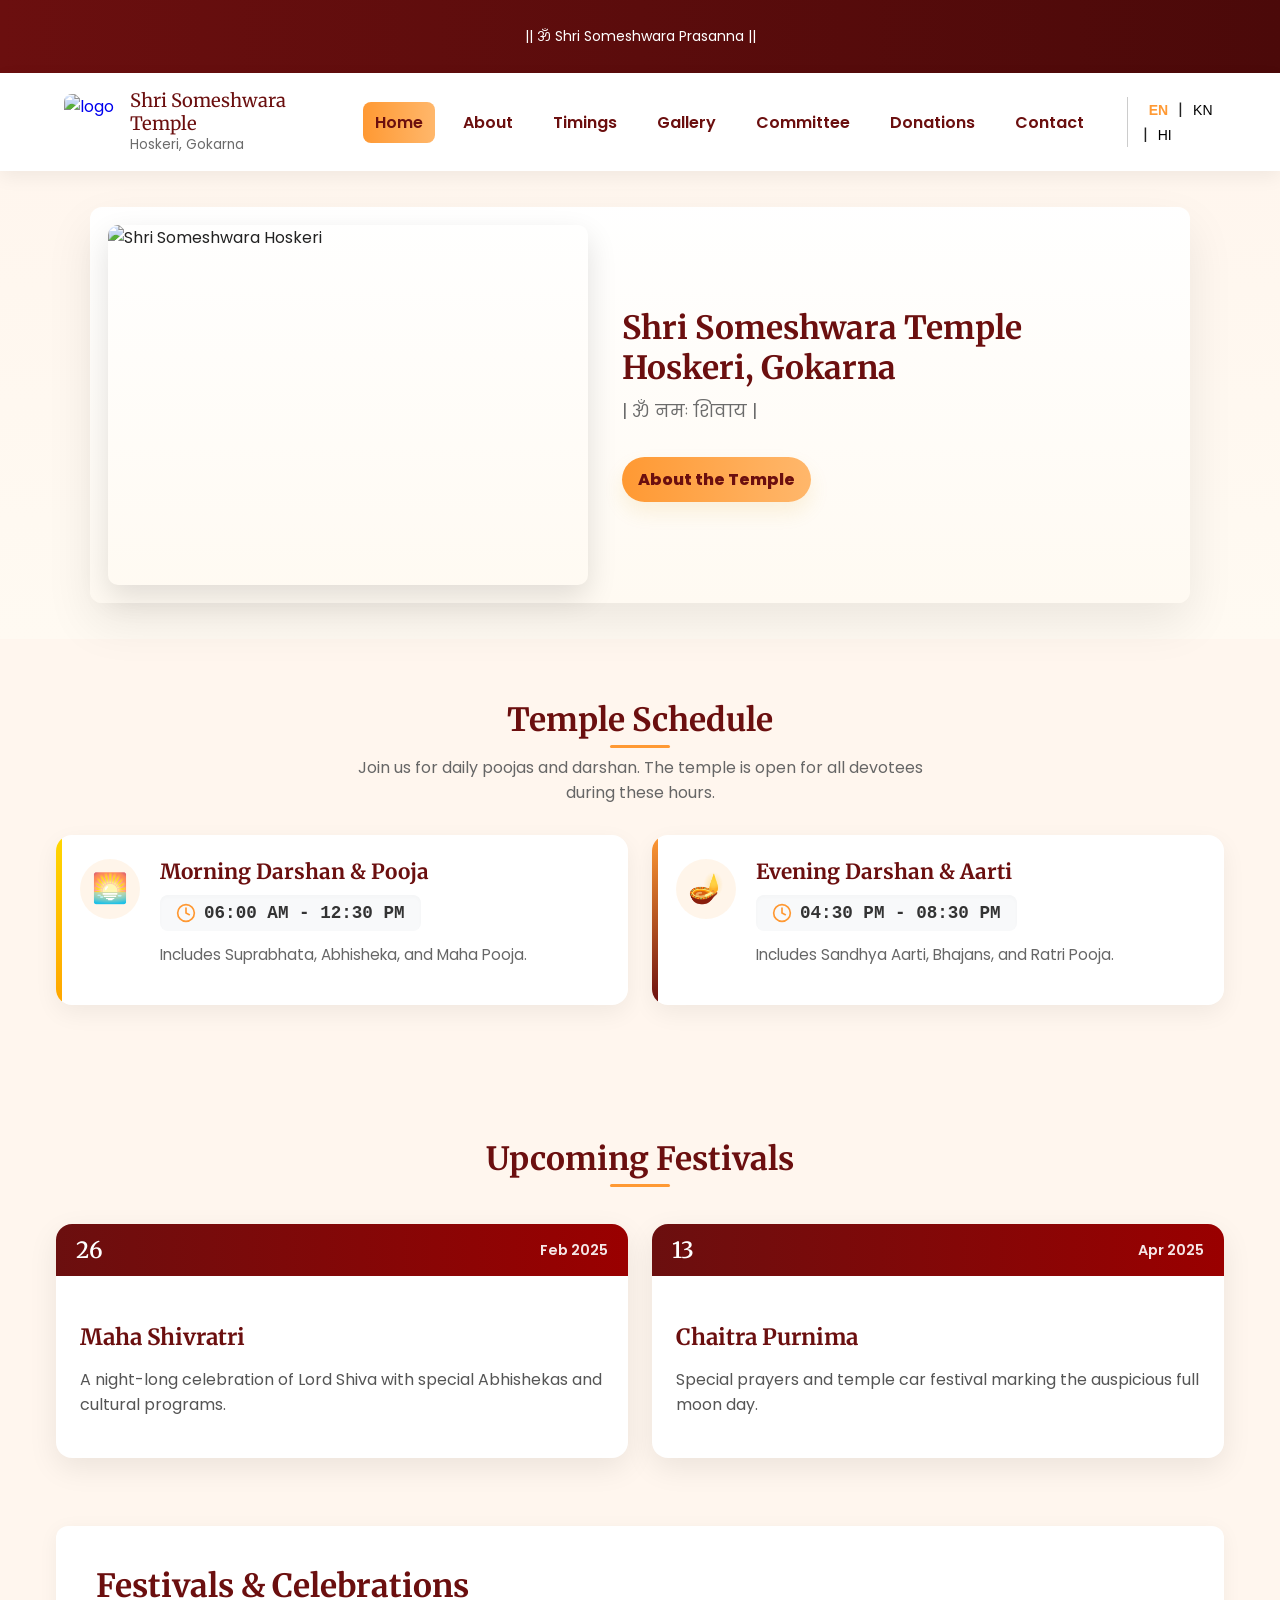
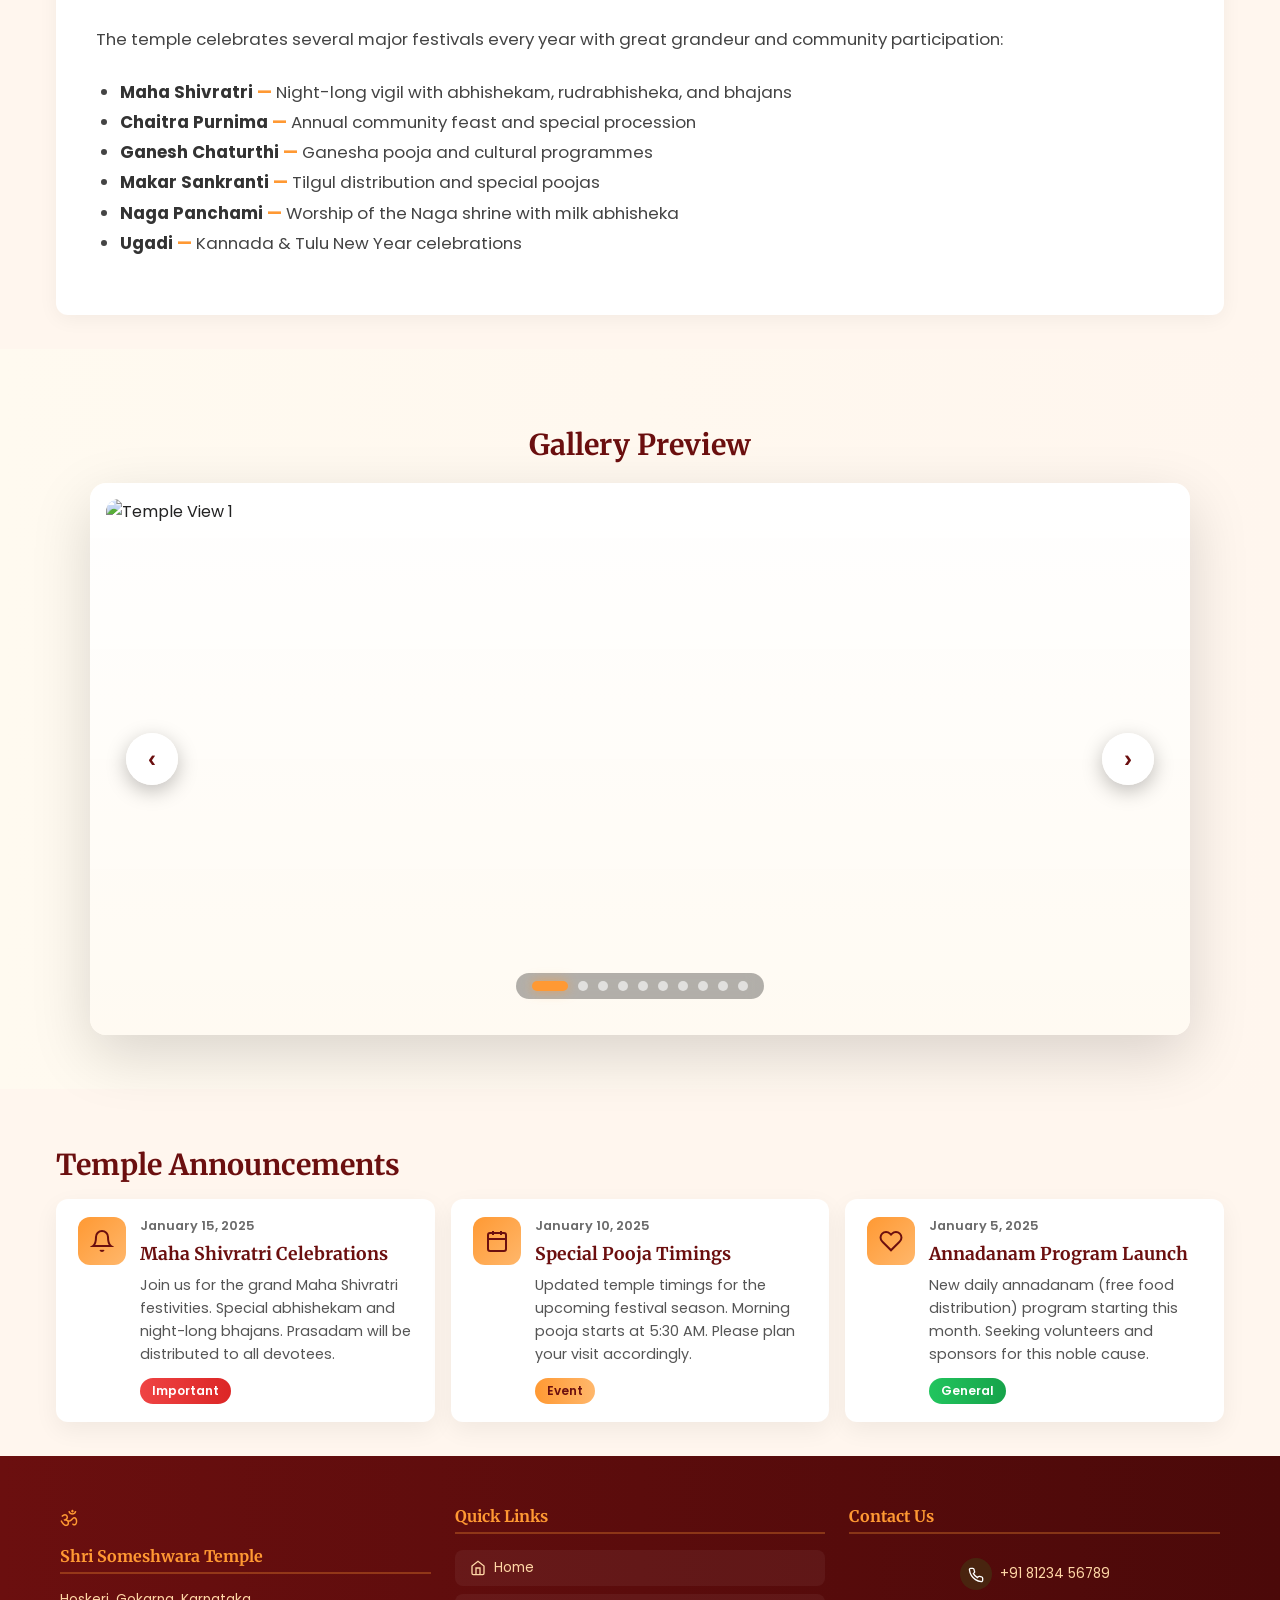
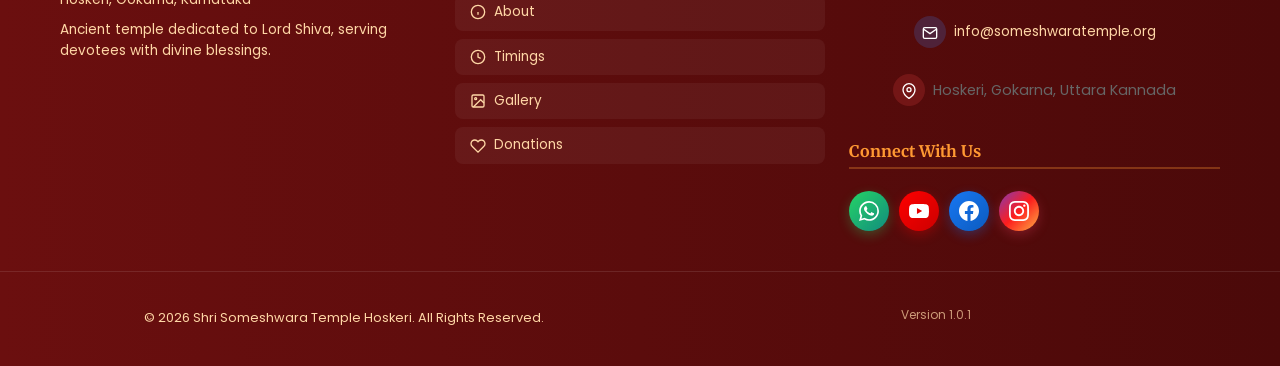
==== commit ff302214: "Fixed minor issues on mobile view" ====
--- a/index.html
+++ b/index.html
@@ -15,18 +15,19 @@
   </div>
   <header class="navbar" role="banner">
     <div class="nav-inner container">
-      <div class="brand">
+      <a href="index.html" class="brand">
         <img src="assets/images/main-god.jpg" alt="logo" loading="lazy">
         <div>
           <div class="title" data-i18n="brand_title">Shri Someshwara Temple</div>
           <div class="subtitle" data-i18n="brand_subtitle">Hoskeri, Gokarna</div>
         </div>
-      </div>
+      </a>
       <nav class="navlinks" role="navigation" aria-label="Main">
         <a href="index.html" class="active" data-i18n="nav_home">Home</a>
         <a href="about.html" data-i18n="nav_about">About</a>
         <a href="timings.html" data-i18n="nav_timings">Timings</a>
         <a href="gallery.html" data-i18n="nav_gallery">Gallery</a>
+        <a href="committee.html" data-i18n="nav_committee">Committee</a>
         <a href="donations.html" data-i18n="nav_donations">Donations</a>
         <a href="contact.html" data-i18n="nav_contact">Contact</a>
 
@@ -51,9 +52,15 @@
       <a href="about.html" data-i18n="nav_about">About</a>
       <a href="timings.html" data-i18n="nav_timings">Timings</a>
       <a href="gallery.html" data-i18n="nav_gallery">Gallery</a>
+      <a href="committee.html" data-i18n="nav_committee">Committee</a>
       <a href="donations.html" data-i18n="nav_donations">Donations</a>
       <a href="contact.html" data-i18n="nav_contact">Contact</a>
     </nav>
+    <div class="mobile-lang-switcher">
+      <button data-lang="en" class="lang-btn">EN</button> |
+      <button data-lang="kn" class="lang-btn">KN</button> |
+      <button data-lang="hi" class="lang-btn">HI</button>
+    </div>
   </aside>
 
   <main>
@@ -445,7 +452,7 @@
     <!-- Bottom Bar -->
     <div class="footer-bottom">
       <div class="container">
-        <p data-i18n="footer_copyright">© 2025 Shri Someshwara Temple Hoskeri. All Rights Reserved.</p>
+        <p data-i18n="footer_copyright">© 2026 Shri Someshwara Temple Hoskeri. All Rights Reserved.</p>
         <small>Version 1.0.1</small>
       </div>
     </div>
--- a/assets/css/style.css
+++ b/assets/css/style.css
@@ -118,6 +118,15 @@
   display: flex;
   align-items: center;
   gap: 12px;
+  text-decoration: none;
+  cursor: pointer;
+  transition: opacity var(--ease);
+  border-radius: 8px;
+  padding: 4px;
+}
+
+.brand:hover {
+  opacity: 0.8;
 }
 
 .brand img {
@@ -213,6 +222,27 @@
   flex-direction: column;
   gap: 12px;
   margin-top: 12px;
+  overflow-y: auto;
+  flex: 1;
+  padding-right: 8px;
+}
+
+.mobile-panel nav::-webkit-scrollbar {
+  width: 6px;
+}
+
+.mobile-panel nav::-webkit-scrollbar-track {
+  background: rgba(255, 255, 255, 0.05);
+  border-radius: 3px;
+}
+
+.mobile-panel nav::-webkit-scrollbar-thumb {
+  background: rgba(255, 153, 51, 0.4);
+  border-radius: 3px;
+}
+
+.mobile-panel nav::-webkit-scrollbar-thumb:hover {
+  background: rgba(255, 153, 51, 0.6);
 }
 
 .mobile-panel a {
@@ -227,6 +257,40 @@
 
 .mobile-panel a:hover {
   background: rgba(255, 255, 255, 0.1);
+}
+
+/* Mobile Language Switcher */
+.mobile-lang-switcher {
+  border-top: 1px solid rgba(255, 255, 255, 0.2);
+  margin-top: auto;
+  padding-top: 12px;
+  display: flex;
+  gap: 8px;
+  justify-content: center;
+  align-items: center;
+  flex-shrink: 0;
+}
+
+.mobile-lang-switcher .lang-btn {
+  background: none;
+  border: none;
+  color: #fff;
+  font-size: 14px;
+  font-weight: 600;
+  cursor: pointer;
+  padding: 10px 12px;
+  border-radius: 6px;
+  transition: all var(--ease);
+  min-height: 44px;
+  min-width: 44px;
+  display: flex;
+  align-items: center;
+  justify-content: center;
+}
+
+.mobile-lang-switcher .lang-btn:hover {
+  background: rgba(255, 153, 51, 0.3);
+  color: var(--saffron);
 }
 
 /* Mobile Overlay */
@@ -1556,8 +1620,16 @@
     display: none;
   }
 
+  .lang-switcher {
+    display: none;
+  }
+
   .hamburger {
-    display: inline-block;
+    display: flex;
+    align-items: center;
+    justify-content: center;
+    min-width: 44px;
+    min-height: 44px;
   }
 
   .nav-inner {
@@ -1572,14 +1644,22 @@
     font-size: 0.8rem;
   }
 
+  .brand img {
+    width: 48px;
+    height: 48px;
+  }
+
   /* Topbar */
   .topbar {
-    display: none;
-    /* Hide topbar on mobile for cleaner look */
+    padding: 4px 0;
   }
 
   .topbar .container {
-    padding: 6px 12px;
+    padding: 4px 12px;
+  }
+
+  .top-text {
+    font-size: 12px;
   }
 
   /* Hero Section */
